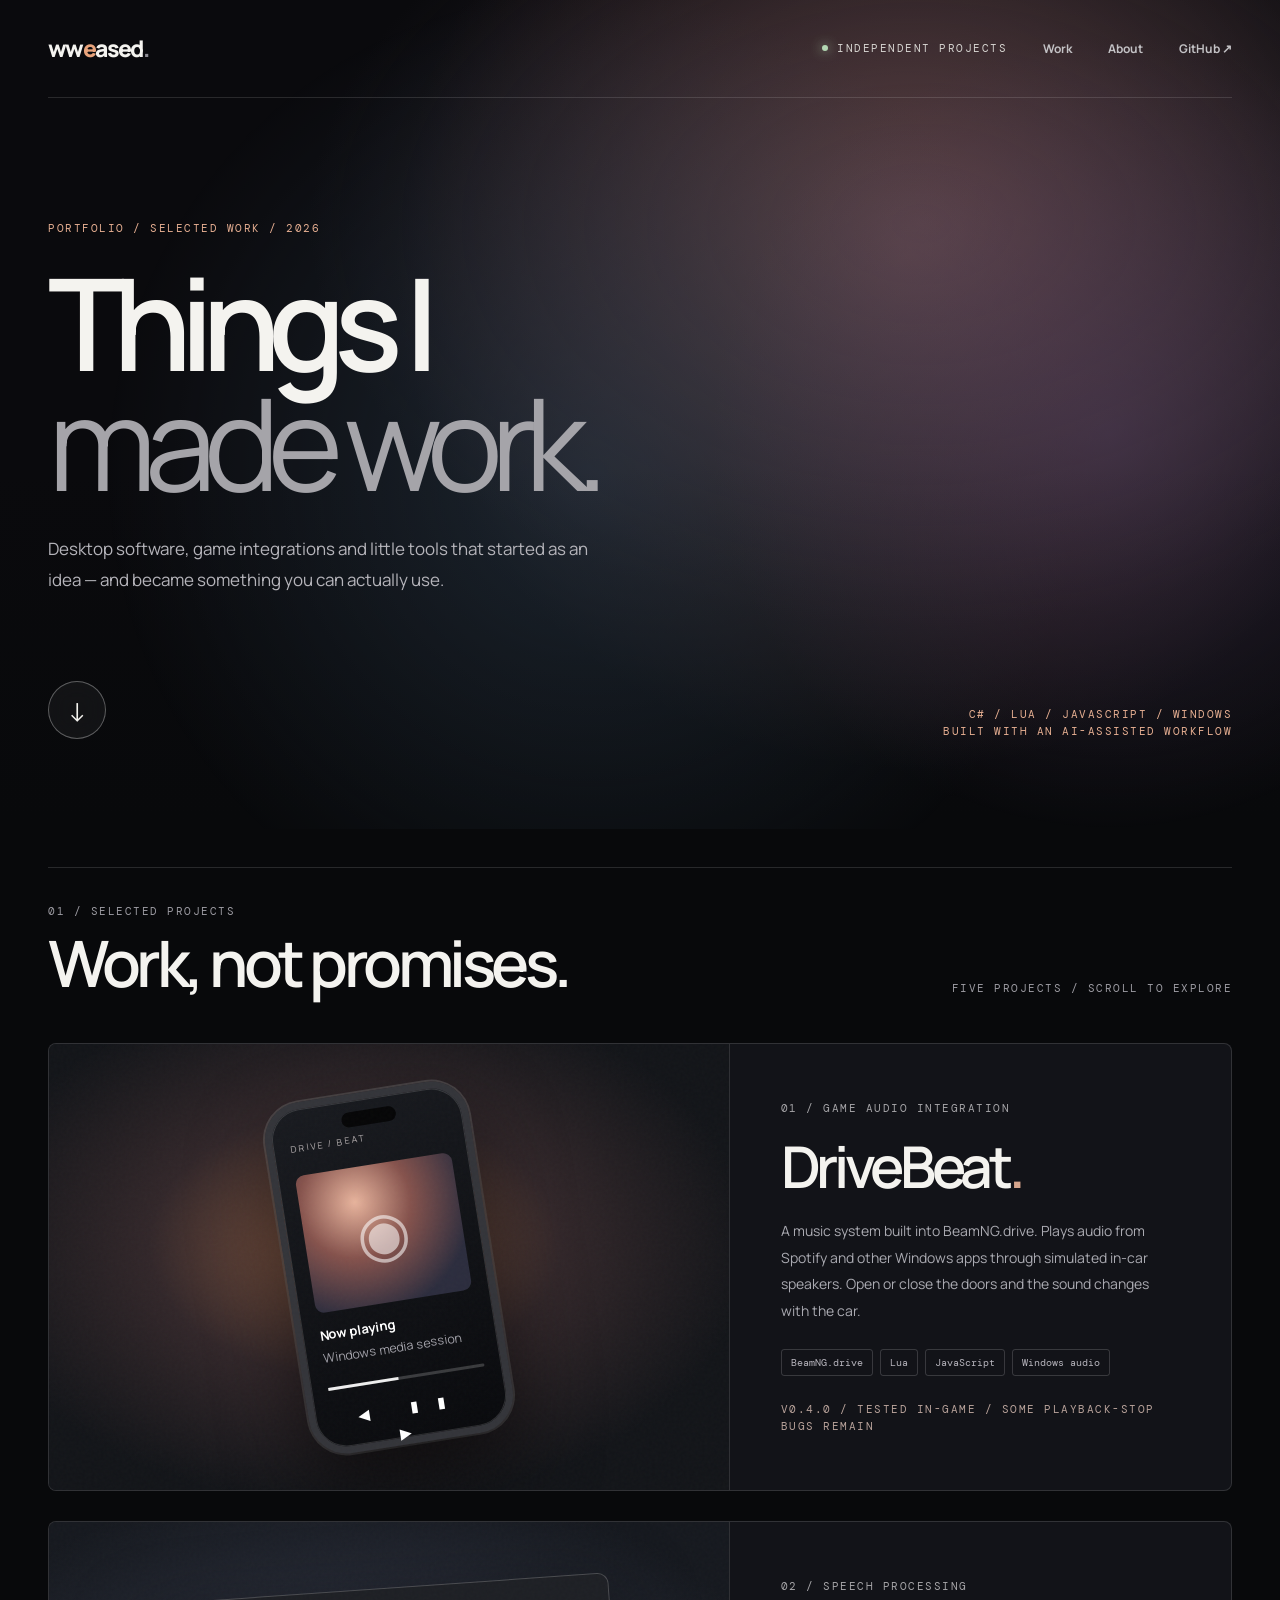
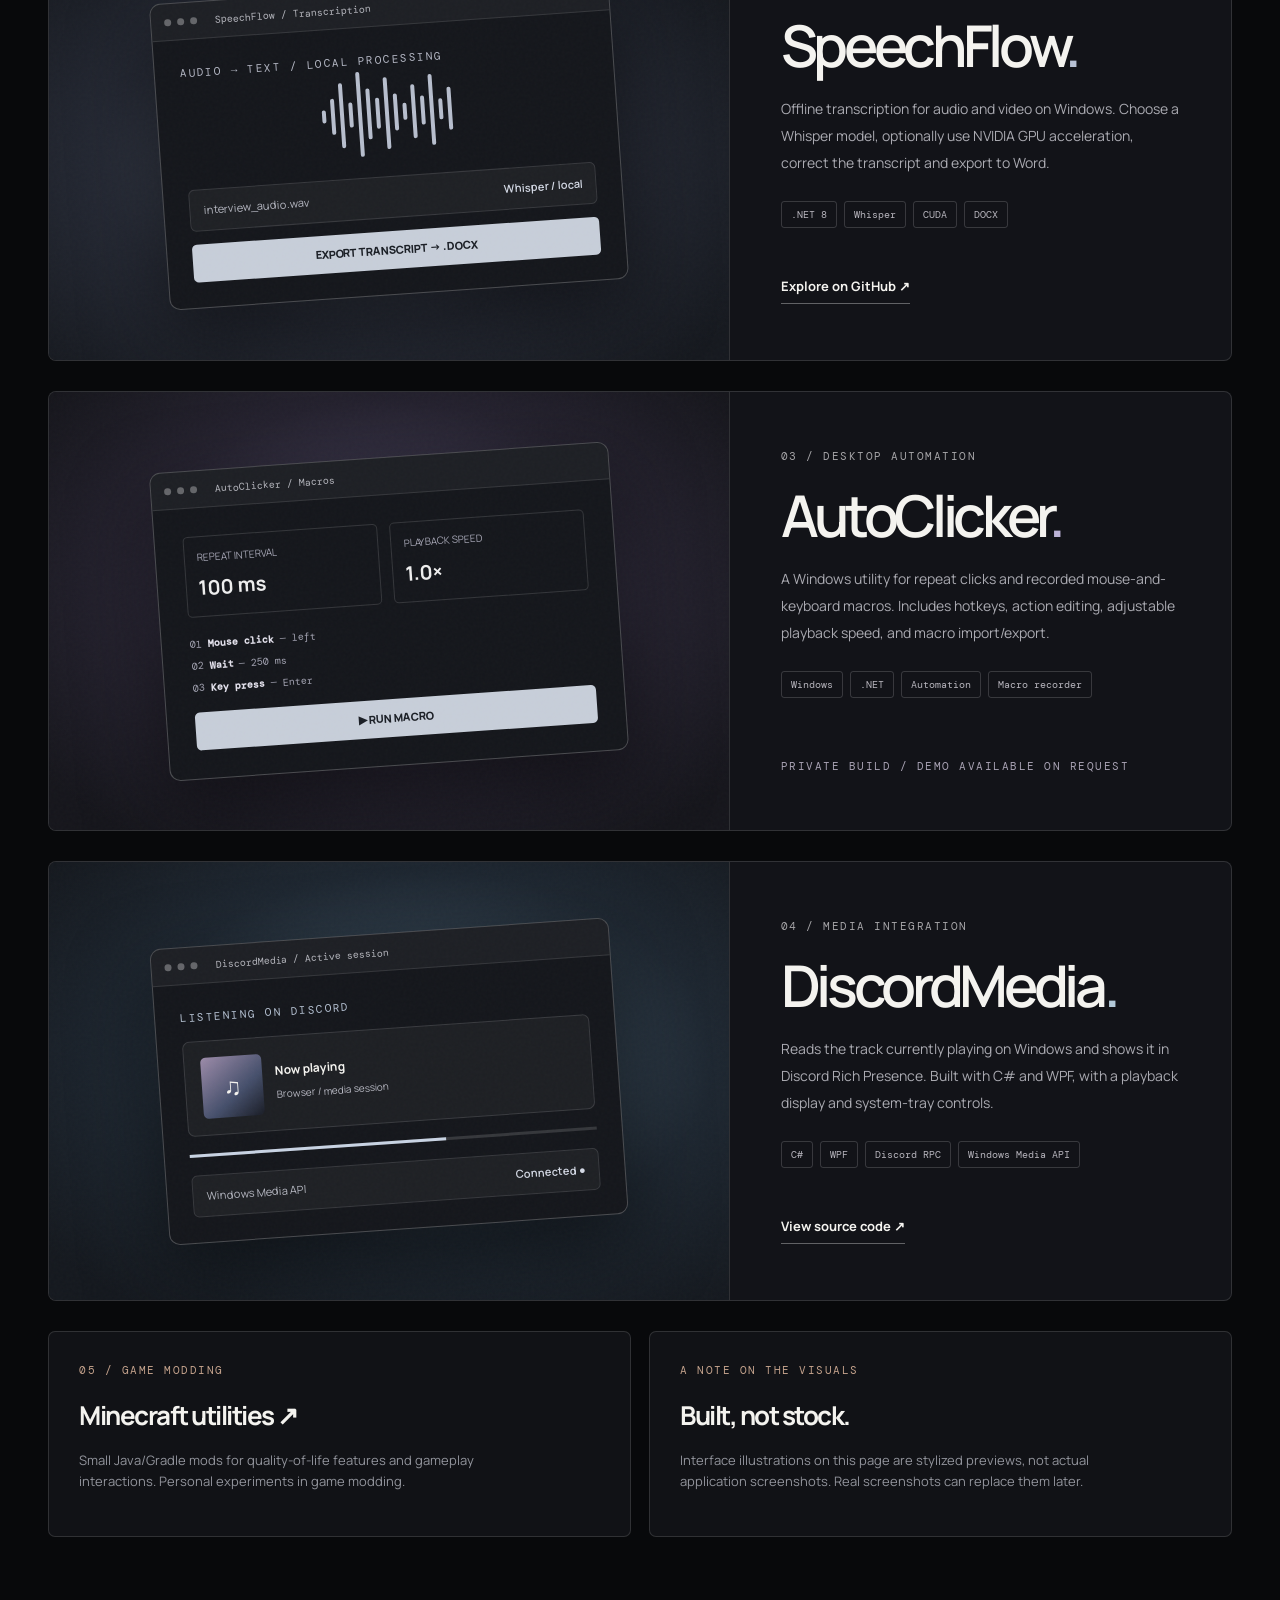
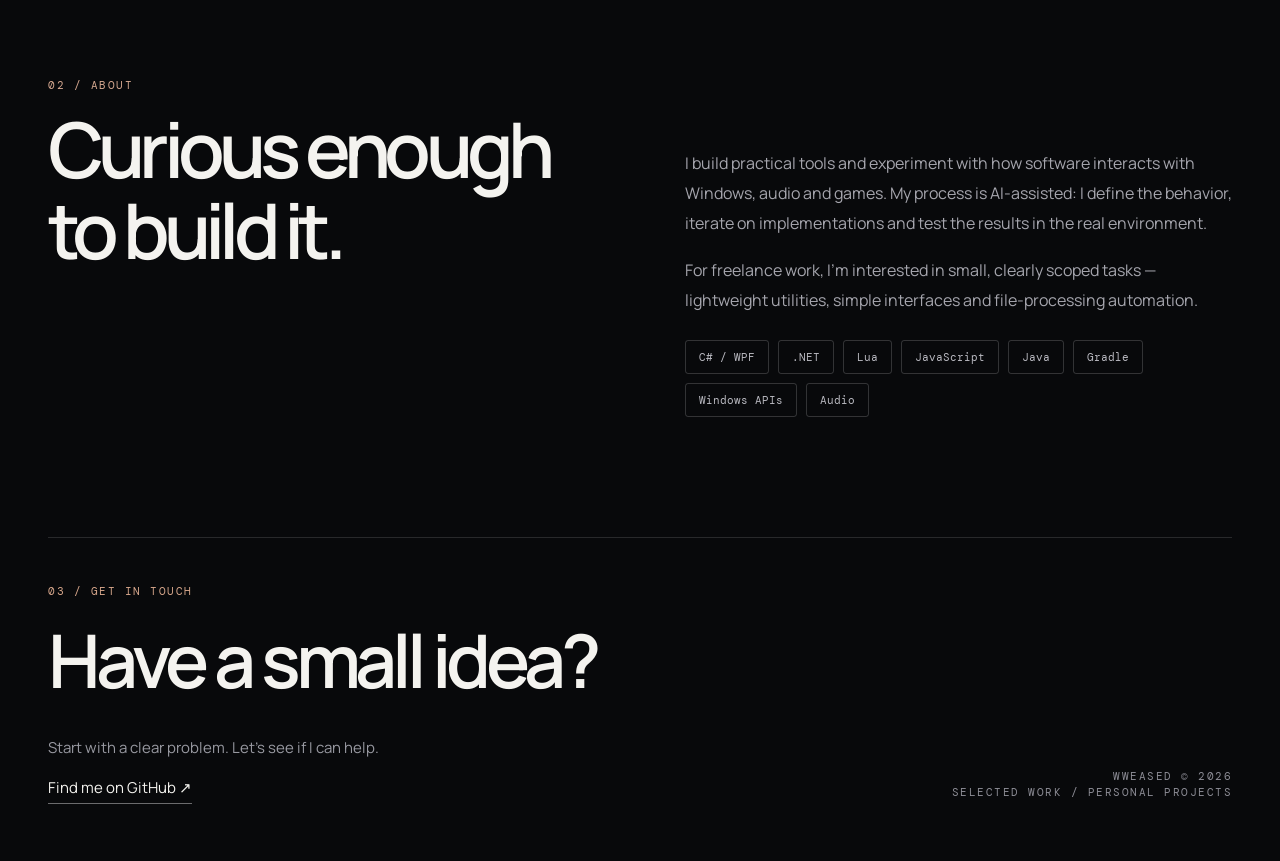
==== index.html @ e10f663f "Publish portfolio homepage" ====
<!doctype html>
<html lang="en"><head><meta charset="utf-8"><meta name="viewport" content="width=device-width,initial-scale=1">
<meta name="theme-color" content="#08090b"><meta name="description" content="Selected software, game integrations and useful tools by wweased.">
<title>wweased — Selected Work</title>
<link rel="preconnect" href="https://fonts.googleapis.com"><link rel="preconnect" href="https://fonts.gstatic.com" crossorigin>
<link href="https://fonts.googleapis.com/css2?family=DM+Mono:wght@400;500&family=Manrope:wght@400;500;600;700;800&display=swap" rel="stylesheet">
<style>
:root{--bg:#08090b;--ink:#f4f3ef;--muted:#92949c;--line:#ffffff21;--glass:#ffffff0a;--orange:#e8a37b}*{box-sizing:border-box}
html{scroll-behavior:smooth}body{margin:0;background:var(--bg);color:var(--ink);font:15px/1.65 Manrope,Arial,sans-serif;overflow-x:hidden}a{color:inherit;text-decoration:none}button{font:inherit}::selection{background:#d9ad91;color:#111}
#ambient{position:absolute;inset:0;width:100%;height:100%;opacity:.62;pointer-events:none}.hero-shell{position:relative;overflow:hidden;isolation:isolate;background:radial-gradient(ellipse at 72% 27%,#312a33 0%,transparent 47%),#0a0a0d}
.hero-shell:after{content:"";position:absolute;inset:0;background:linear-gradient(180deg,transparent 56%,var(--bg) 99%);pointer-events:none;z-index:-1}
.container{width:min(1280px,calc(100% - 96px));margin:auto}.nav{height:98px;display:flex;align-items:center;justify-content:space-between;border-bottom:1px solid #ffffff20;position:relative;z-index:3}
.brand{font-size:23px;font-weight:800;letter-spacing:-1.6px}.brand i{font-style:normal;color:var(--orange)}.nav-right{display:flex;align-items:center;gap:36px}.nav-right a{font-size:12px;font-weight:700;color:#c3c2c5}.nav-right a:hover{color:white}
.mono{font:11px/1.5 "DM Mono",monospace;text-transform:uppercase;letter-spacing:1.5px}.status{display:inline-flex;align-items:center;gap:9px;color:#d6d4d0}.status:before{content:"";width:6px;height:6px;border-radius:50%;background:#b3d7b3;box-shadow:0 0 12px #b3d7b3}
.hero{position:relative;min-height:690px;padding:122px 0 90px;display:flex;flex-direction:column;align-items:flex-start;z-index:1}.hero .mono{color:#e5ae91}.hero h1{font-size:clamp(67px,10vw,152px);font-weight:600;letter-spacing:-.095em;line-height:.94;margin:25px 0 32px;max-width:1000px}
.hero h1 span{font-weight:400;color:#a5a4a9}.hero p{max-width:540px;font-size:17px;color:#b5b4ba;line-height:1.8;margin:0}
.hero-foot{width:100%;margin-top:86px;display:flex;align-items:end;justify-content:space-between}.roundlink{display:inline-flex;align-items:center;justify-content:center;border:1px solid #ffffff50;width:58px;height:58px;border-radius:50%;font-size:26px;transition:.3s;background:#ffffff0b;backdrop-filter:blur(18px)}.roundlink:hover{transform:translateY(5px);background:#ffffff25}.hero-index{color:#aaa9ac;text-align:right}
.section-head{display:flex;justify-content:space-between;align-items:end;gap:20px;padding:35px 0 28px;border-top:1px solid var(--line)}.section-head h2{font-size:clamp(35px,5vw,65px);font-weight:600;letter-spacing:-.07em;line-height:1.08;margin:8px 0 0}.section-head .mono{color:#9c9ba2}
.work{padding:38px 0 80px}.project{position:relative;display:grid;grid-template-columns:1.15fr .85fr;min-height:440px;overflow:hidden;border:1px solid var(--line);border-radius:8px;background:#121318;margin:18px 0 30px}
.project .art{position:relative;overflow:hidden;display:flex;align-items:center;justify-content:center;min-height:400px}.project .detail{padding:56px 52px;display:flex;flex-direction:column;justify-content:space-between;position:relative}.project .detail:before{content:"";position:absolute;top:0;bottom:0;left:0;width:1px;background:var(--line)}
.project .number{color:#a5a4a7}.project h3{font-size:clamp(38px,4.5vw,66px);font-weight:600;letter-spacing:-.075em;line-height:1;margin:22px 0}.project p{font-size:14px;color:#aaaab1;line-height:1.9;max-width:410px}.tags{display:flex;flex-wrap:wrap;gap:7px;margin:25px 0}.tags span{border:1px solid #ffffff29;padding:6px 9px;border-radius:3px;color:#b7b5bd;font:10px "DM Mono",monospace}.project-link{font-weight:700;font-size:13px;border-bottom:1px solid #ffffff55;align-self:flex-start;padding-bottom:6px}.project-link:hover{color:#f2b99c}
.art-drive{background:radial-gradient(ellipse at 45% 45%,#8b5b43 0%,#312629 39%,#121418 75%)}.art-speech{background:radial-gradient(ellipse at 45% 55%,#4d5566,#242833 48%,#15181e 85%)}.art-click{background:radial-gradient(ellipse at 50% 45%,#514b69,#24212e 55%,#15151b 90%)}.art-discord{background:radial-gradient(ellipse at 55% 45%,#455b6d,#1d2630 55%,#14181e 90%)}
.art:after{content:"";position:absolute;inset:0;pointer-events:none;background-image:url("data:image/svg+xml,%3Csvg viewBox='0 0 180 180' xmlns='http://www.w3.org/2000/svg'%3E%3Cfilter id='n'%3E%3CfeTurbulence type='fractalNoise' baseFrequency='.8' numOctaves='3' stitchTiles='stitch'/%3E%3C/filter%3E%3Crect width='100%25' height='100%25' filter='url(%23n)' opacity='.13'/%3E%3C/svg%3E");opacity:.2}
.phone{position:relative;width:206px;height:355px;border:7px solid #333439;border-radius:38px;background:linear-gradient(160deg,#181a1f,#08090c);box-shadow:0 38px 80px #0009,0 0 0 2px #7776,inset 0 0 0 1px #ffffff25;transform:rotate(-9deg);padding:32px 17px;color:white;transition:transform .5s}.project:hover .phone{transform:rotate(-5deg) translateY(-8px)}
.phone:before{content:"";position:absolute;top:11px;left:72px;width:55px;height:15px;background:#050506;border-radius:20px}.phone .mini{font-size:9px;letter-spacing:2px;color:#b3adae}.cover{height:139px;margin:19px 0 12px;border-radius:9px;background:radial-gradient(circle at 35% 25%,#e7b39c,#85524c 38%,#2b2c3d 80%);display:grid;place-items:center;font-size:62px;color:#ffffff90}.phone strong{display:block;font-size:13px}.phone small{color:#a1a0a8}.progress{height:3px;background:#ffffff30;margin:17px 0;border-radius:10px}.progress:before{content:"";display:block;background:#eee;width:45%;height:100%}.controls{text-align:center;letter-spacing:19px;font-size:15px}
.window{width:min(85%,460px);background:#14161b;border:1px solid #ffffff3a;border-radius:11px;box-shadow:0 30px 80px #0008;transform:rotate(-4deg);overflow:hidden;transition:.5s}.project:hover .window{transform:rotate(-2deg) translateY(-6px)}.windowbar{height:37px;display:flex;align-items:center;gap:6px;padding:0 13px;background:#ffffff0a;border-bottom:1px solid #ffffff1b}.dot{height:7px;width:7px;background:#ffffff50;border-radius:50%}.windowbar .title{margin-left:12px;color:#b3b4bb;font:10px "DM Mono",monospace}.winbody{padding:25px}.wave{height:90px;display:flex;gap:5px;align-items:center;justify-content:center}.wave i{width:4px;height:var(--h);background:#b7becd;border-radius:5px}.file-row{margin-top:18px;padding:11px 13px;background:#ffffff0b;border:1px solid #ffffff1c;border-radius:6px;display:flex;justify-content:space-between;color:#b5b7c1;font-size:11px}.file-row b{color:#d4d9e5;font-weight:600}.fakebtn{margin-top:13px;background:#c7ced9;color:#1a1e25;text-align:center;padding:10px;font-size:11px;font-weight:800;border-radius:5px}
.clickbody{padding:28px}.clickgrid{display:grid;grid-template-columns:repeat(2,1fr);gap:12px}.clickcell{border:1px solid #ffffff22;padding:12px;border-radius:5px;color:#a5a5b4;font-size:10px}.clickcell strong{display:block;font-size:20px;color:#eee;margin-top:5px}.macrosteps{margin-top:16px;color:#a4a4b3;font:10px/2.2 "DM Mono",monospace}.macrosteps b{color:#e2e0eb}
.discordrow{display:flex;align-items:center;gap:13px;padding:16px;background:#ffffff0a;border:1px solid #ffffff20;border-radius:7px}.album{width:61px;height:61px;border-radius:5px;background:linear-gradient(140deg,#9c8ba9,#454f6b 60%,#191c25);display:grid;place-items:center;font-size:24px}.discordrow strong{display:block;font-size:12px}.discordrow small{color:#b5b6c0;font-size:10px}.timebar{height:3px;background:#ffffff24;margin:18px 0}.timebar:before{content:"";display:block;width:63%;height:100%;background:#c8d3e3}
.small-projects{display:grid;grid-template-columns:1fr 1fr;gap:18px}.small-card{border:1px solid var(--line);padding:30px;background:#111216;border-radius:7px;min-height:190px}.small-card h3{font-size:26px;letter-spacing:-1.5px;margin:15px 0 8px}.small-card p{color:var(--muted);font-size:13px;max-width:450px}.small-card .mono{color:#c4a28c}
.about{padding:60px 0 120px;display:grid;grid-template-columns:1fr 1fr;gap:90px}.about h2{font-size:clamp(40px,6vw,78px);font-weight:600;letter-spacing:-.075em;line-height:1.05;margin:16px 0}.about p{color:#a5a5ad;font-size:16px;line-height:1.9}.about .mono{color:#d4a78f}.about aside{padding-top:55px}.stack{display:flex;flex-wrap:wrap;gap:9px;margin-top:24px}.stack span{padding:9px 13px;border:1px solid #ffffff2c;border-radius:3px;font:11px "DM Mono",monospace;color:#b9b9c0}
.footer{border-top:1px solid var(--line);padding:45px 0 60px;display:flex;justify-content:space-between;align-items:end;gap:20px}.footer h2{font-size:clamp(37px,6vw,74px);font-weight:600;letter-spacing:-.07em;margin:0 0 15px}.footer p{color:#9899a1}.footer a{border-bottom:1px solid #ffffff66;padding-bottom:5px}.footright{text-align:right;color:#8c8c95}
.reveal{opacity:0;transform:translateY(25px);transition:opacity .75s,transform .75s}.reveal.visible{opacity:1;transform:none}
@media(max-width:850px){.container{width:calc(100% - 38px)}.nav{height:72px}.nav-right{gap:15px}.nav-right .status{display:none}.hero{padding:95px 0 60px;min-height:610px}.hero h1{font-size:clamp(58px,12vw,100px)}.hero-foot{margin-top:80px}.project{grid-template-columns:1fr}.project .art{min-height:360px}.project .detail{padding:30px 26px}.project .detail:before{display:none}.project h3{font-size:43px}.small-projects,.about{grid-template-columns:1fr}.about{gap:0;padding:35px 0 70px}.about aside{padding-top:12px}.footer{align-items:start;flex-direction:column}.footright{text-align:left}}
@media(prefers-reduced-motion:reduce){*{scroll-behavior:auto!important;transition:none!important}.reveal{opacity:1;transform:none}}
</style></head>
<body><div class="hero-shell"><canvas id="ambient" aria-hidden="true"></canvas><div class="container"><header class="nav"><a class="brand" href="#top">ww<i>e</i>ased<span style="color:#8d8c94">.</span></a><nav class="nav-right"><span class="mono status">Independent projects</span><a href="#work">Work</a><a href="#about">About</a><a href="https://github.com/wweased" target="_blank" rel="noopener noreferrer">GitHub ↗</a></nav></header>
<section class="hero" id="top"><div class="mono">Portfolio / Selected work / 2026</div><h1>Things I<br><span>made work.</span></h1><p>Desktop software, game integrations and little tools that started as an idea — and became something you can actually use.</p><div class="hero-foot"><a class="roundlink" href="#work" aria-label="Scroll to projects">↓</a><div class="hero-index mono">C# / Lua / JavaScript / Windows<br>Built with an AI-assisted workflow</div></div></section></div></div>
<main class="container"><section class="work" id="work"><div class="section-head reveal"><div><div class="mono">01 / Selected projects</div><h2>Work, not promises.</h2></div><div class="mono">Five projects / Scroll to explore</div></div>
<article class="project reveal"><div class="art art-drive"><div class="phone" aria-label="Illustrative DriveBeat interface, not a screenshot"><div class="mini">DRIVE / BEAT</div><div class="cover">◉</div><strong>Now playing</strong><small>Windows media session</small><div class="progress"></div><div class="controls">◀ ▮▮ ▶</div></div></div><div class="detail"><div><div class="number mono">01 / Game audio integration</div><h3>DriveBeat<span style="color:#d5a48c">.</span></h3><p>A music system built into BeamNG.drive. Plays audio from Spotify and other Windows apps through simulated in-car speakers. Open or close the doors and the sound changes with the car.</p><div class="tags"><span>BeamNG.drive</span><span>Lua</span><span>JavaScript</span><span>Windows audio</span></div></div><div class="mono" style="color:#b8a29a">v0.4.0 / Tested in-game / Some playback-stop bugs remain</div></div></article>
<article class="project reveal"><div class="art art-speech"><div class="window" aria-label="Illustrative SpeechFlow interface, not a screenshot"><div class="windowbar"><i class="dot"></i><i class="dot"></i><i class="dot"></i><span class="title">SpeechFlow / Transcription</span></div><div class="winbody"><div class="mono" style="color:#b5b8c5">Audio → text / local processing</div><div class="wave"><i style="--h:15%"></i><i style="--h:40%"></i><i style="--h:72%"></i><i style="--h:27%"></i><i style="--h:95%"></i><i style="--h:57%"></i><i style="--h:34%"></i><i style="--h:80%"></i><i style="--h:42%"></i><i style="--h:19%"></i><i style="--h:60%"></i><i style="--h:32%"></i><i style="--h:78%"></i><i style="--h:23%"></i><i style="--h:47%"></i></div><div class="file-row"><span>interview_audio.wav</span><b>Whisper / local</b></div><div class="fakebtn">EXPORT TRANSCRIPT → .DOCX</div></div></div></div><div class="detail"><div><div class="number mono">02 / Speech processing</div><h3>SpeechFlow<span style="color:#b7c1d4">.</span></h3><p>Offline transcription for audio and video on Windows. Choose a Whisper model, optionally use NVIDIA GPU acceleration, correct the transcript and export to Word.</p><div class="tags"><span>.NET 8</span><span>Whisper</span><span>CUDA</span><span>DOCX</span></div></div><a class="project-link" href="https://github.com/wweased/SpeechFlow" target="_blank" rel="noopener noreferrer">Explore on GitHub ↗</a></div></article>
<article class="project reveal"><div class="art art-click"><div class="window" aria-label="Illustrative AutoClicker interface, not a screenshot"><div class="windowbar"><i class="dot"></i><i class="dot"></i><i class="dot"></i><span class="title">AutoClicker / Macros</span></div><div class="clickbody"><div class="clickgrid"><div class="clickcell">REPEAT INTERVAL<strong>100 ms</strong></div><div class="clickcell">PLAYBACK SPEED<strong>1.0×</strong></div></div><div class="macrosteps">01 <b>Mouse click</b> — left<br>02 <b>Wait</b> — 250 ms<br>03 <b>Key press</b> — Enter</div><div class="fakebtn">▶ RUN MACRO</div></div></div></div><div class="detail"><div><div class="number mono">03 / Desktop automation</div><h3>AutoClicker<span style="color:#bbb2d6">.</span></h3><p>A Windows utility for repeat clicks and recorded mouse-and-keyboard macros. Includes hotkeys, action editing, adjustable playback speed, and macro import/export.</p><div class="tags"><span>Windows</span><span>.NET</span><span>Automation</span><span>Macro recorder</span></div></div><div class="mono" style="color:#a8a2b3">Private build / Demo available on request</div></div></article>
<article class="project reveal"><div class="art art-discord"><div class="window" aria-label="Illustrative DiscordMedia interface, not a screenshot"><div class="windowbar"><i class="dot"></i><i class="dot"></i><i class="dot"></i><span class="title">DiscordMedia / Active session</span></div><div class="winbody"><div class="mono" style="color:#b5c1d2;margin-bottom:15px">Listening on Discord</div><div class="discordrow"><div class="album">♫</div><div><strong>Now playing</strong><small>Browser / media session</small></div></div><div class="timebar"></div><div class="file-row"><span>Windows Media API</span><b>Connected ●</b></div></div></div></div><div class="detail"><div><div class="number mono">04 / Media integration</div><h3>DiscordMedia<span style="color:#b3c9d8">.</span></h3><p>Reads the track currently playing on Windows and shows it in Discord Rich Presence. Built with C# and WPF, with a playback display and system-tray controls.</p><div class="tags"><span>C#</span><span>WPF</span><span>Discord RPC</span><span>Windows Media API</span></div></div><a class="project-link" href="https://github.com/wweased/DiscordMedia" target="_blank" rel="noopener noreferrer">View source code ↗</a></div></article>
<div class="small-projects reveal"><div class="small-card"><div class="mono">05 / Game modding</div><h3>Minecraft utilities ↗</h3><p>Small Java/Gradle mods for quality-of-life features and gameplay interactions. Personal experiments in game modding.</p></div><div class="small-card"><div class="mono">A note on the visuals</div><h3>Built, not stock.</h3><p>Interface illustrations on this page are stylized previews, not actual application screenshots. Real screenshots can replace them later.</p></div></div>
</section><section class="about" id="about"><div class="reveal"><div class="mono">02 / About</div><h2>Curious enough<br>to build it.</h2></div><aside class="reveal"><p>I build practical tools and experiment with how software interacts with Windows, audio and games. My process is AI-assisted: I define the behavior, iterate on implementations and test the results in the real environment.</p><p>For freelance work, I’m interested in small, clearly scoped tasks — lightweight utilities, simple interfaces and file-processing automation.</p><div class="stack"><span>C# / WPF</span><span>.NET</span><span>Lua</span><span>JavaScript</span><span>Java</span><span>Gradle</span><span>Windows APIs</span><span>Audio</span></div></aside></section></main>
<footer class="container footer"><div><div class="mono" style="color:#d6a68b">03 / Get in touch</div><h2>Have a small idea?</h2><p>Start with a clear problem. Let's see if I can help.</p><a href="https://github.com/wweased" target="_blank" rel="noopener noreferrer">Find me on GitHub ↗</a></div><div class="footright mono">wweased © 2026<br>Selected work / Personal projects</div></footer>
<script>
const els=document.querySelectorAll('.reveal');if('IntersectionObserver'in window){const o=new IntersectionObserver(es=>es.forEach(e=>{if(e.isIntersecting){e.target.classList.add('visible');o.unobserve(e.target)}}),{threshold:.08});els.forEach(e=>o.observe(e))}else els.forEach(e=>e.classList.add('visible'));
const canvas=document.getElementById('ambient'),ctx=canvas.getContext('2d');let w,h,t=0;function resize(){w=canvas.width=canvas.clientWidth*Math.min(devicePixelRatio||1,2);h=canvas.height=canvas.clientHeight*Math.min(devicePixelRatio||1,2)}resize();addEventListener('resize',resize);
function draw(){ctx.clearRect(0,0,w,h);const points=[[.7,.26,.4,'#ad6f69'],[.42,.55,.38,'#3c5369'],[.91,.55,.31,'#6b527c']];for(let i=0;i<points.length;i++){const [x,y,r,c]=points[i];const dx=Math.sin(t*.003+i*2)*w*.05,dy=Math.cos(t*.002+i)*h*.05,g=ctx.createRadialGradient(x*w+dx,y*h+dy,0,x*w+dx,y*h+dy,r*w);g.addColorStop(0,c+'99');g.addColorStop(1,c+'00');ctx.fillStyle=g;ctx.fillRect(0,0,w,h)}t++;if(!matchMedia('(prefers-reduced-motion: reduce)').matches)requestAnimationFrame(draw)}draw();
</script></body></html>
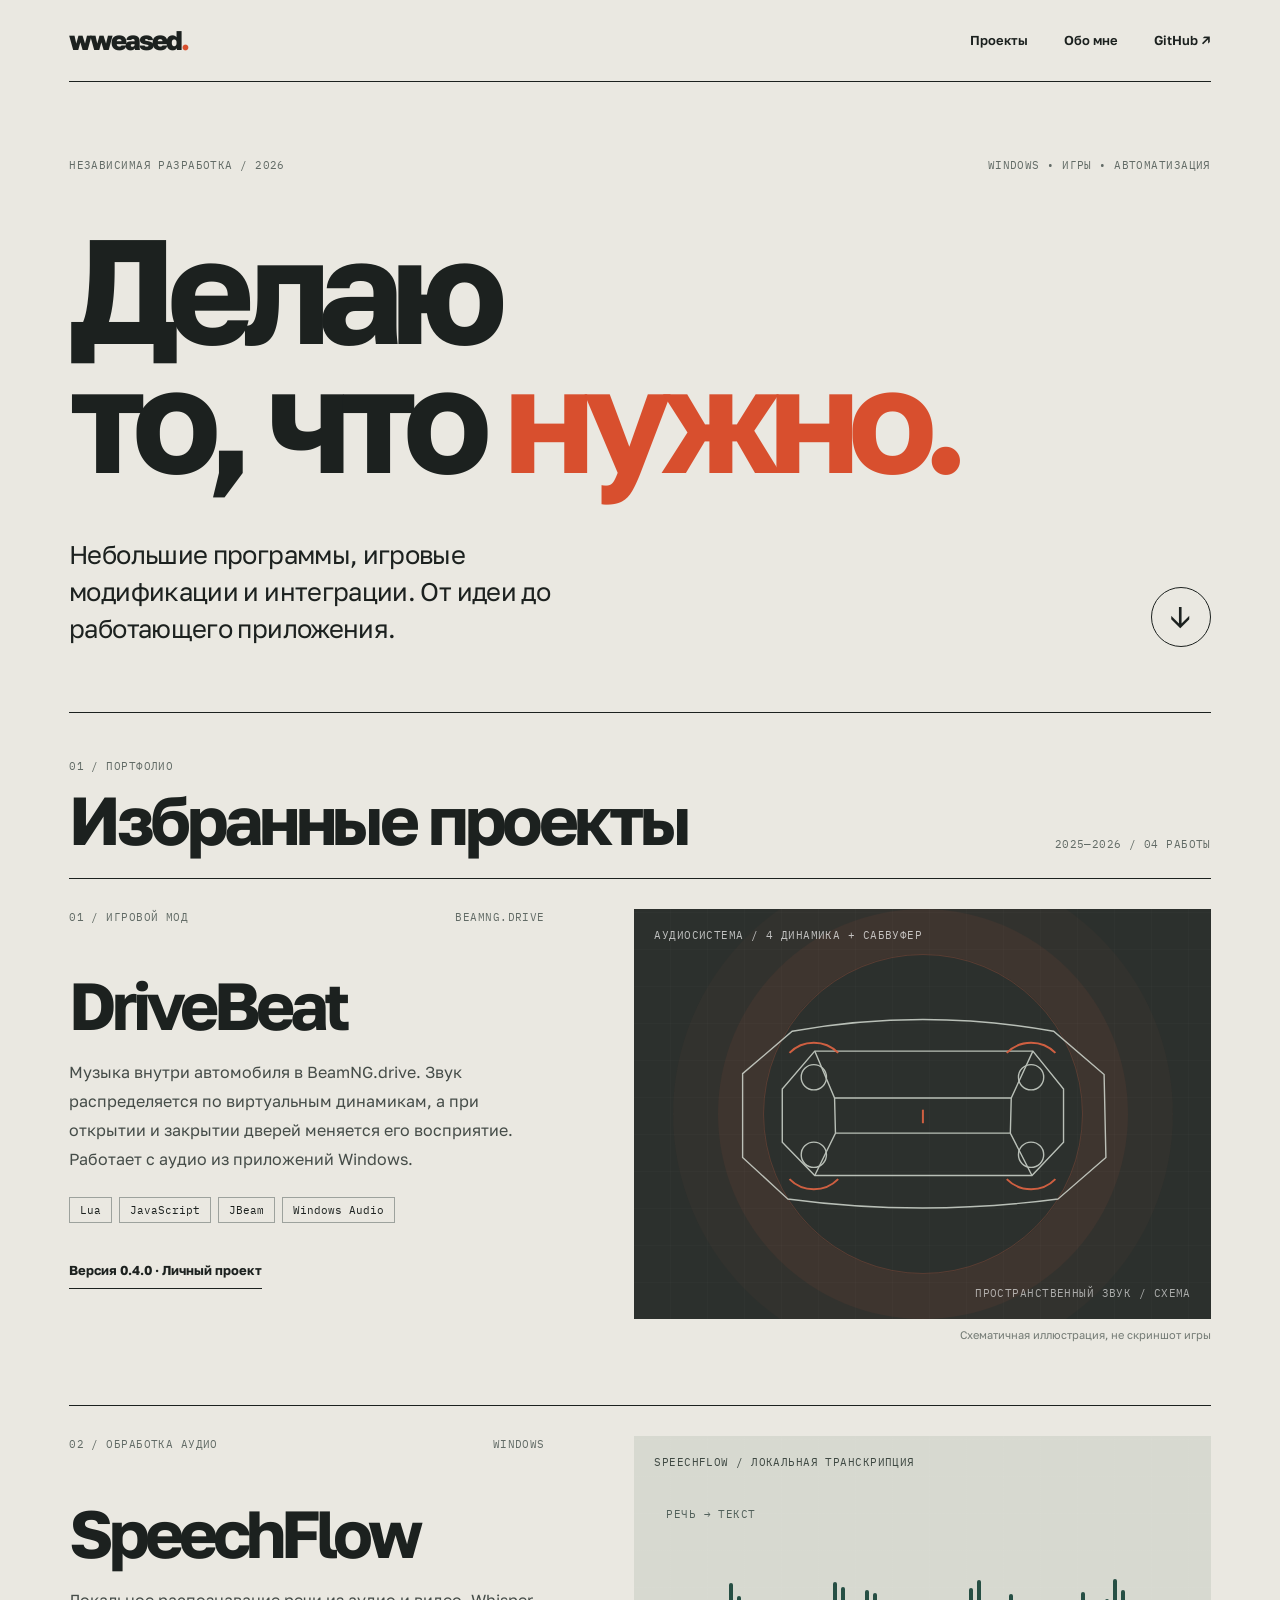
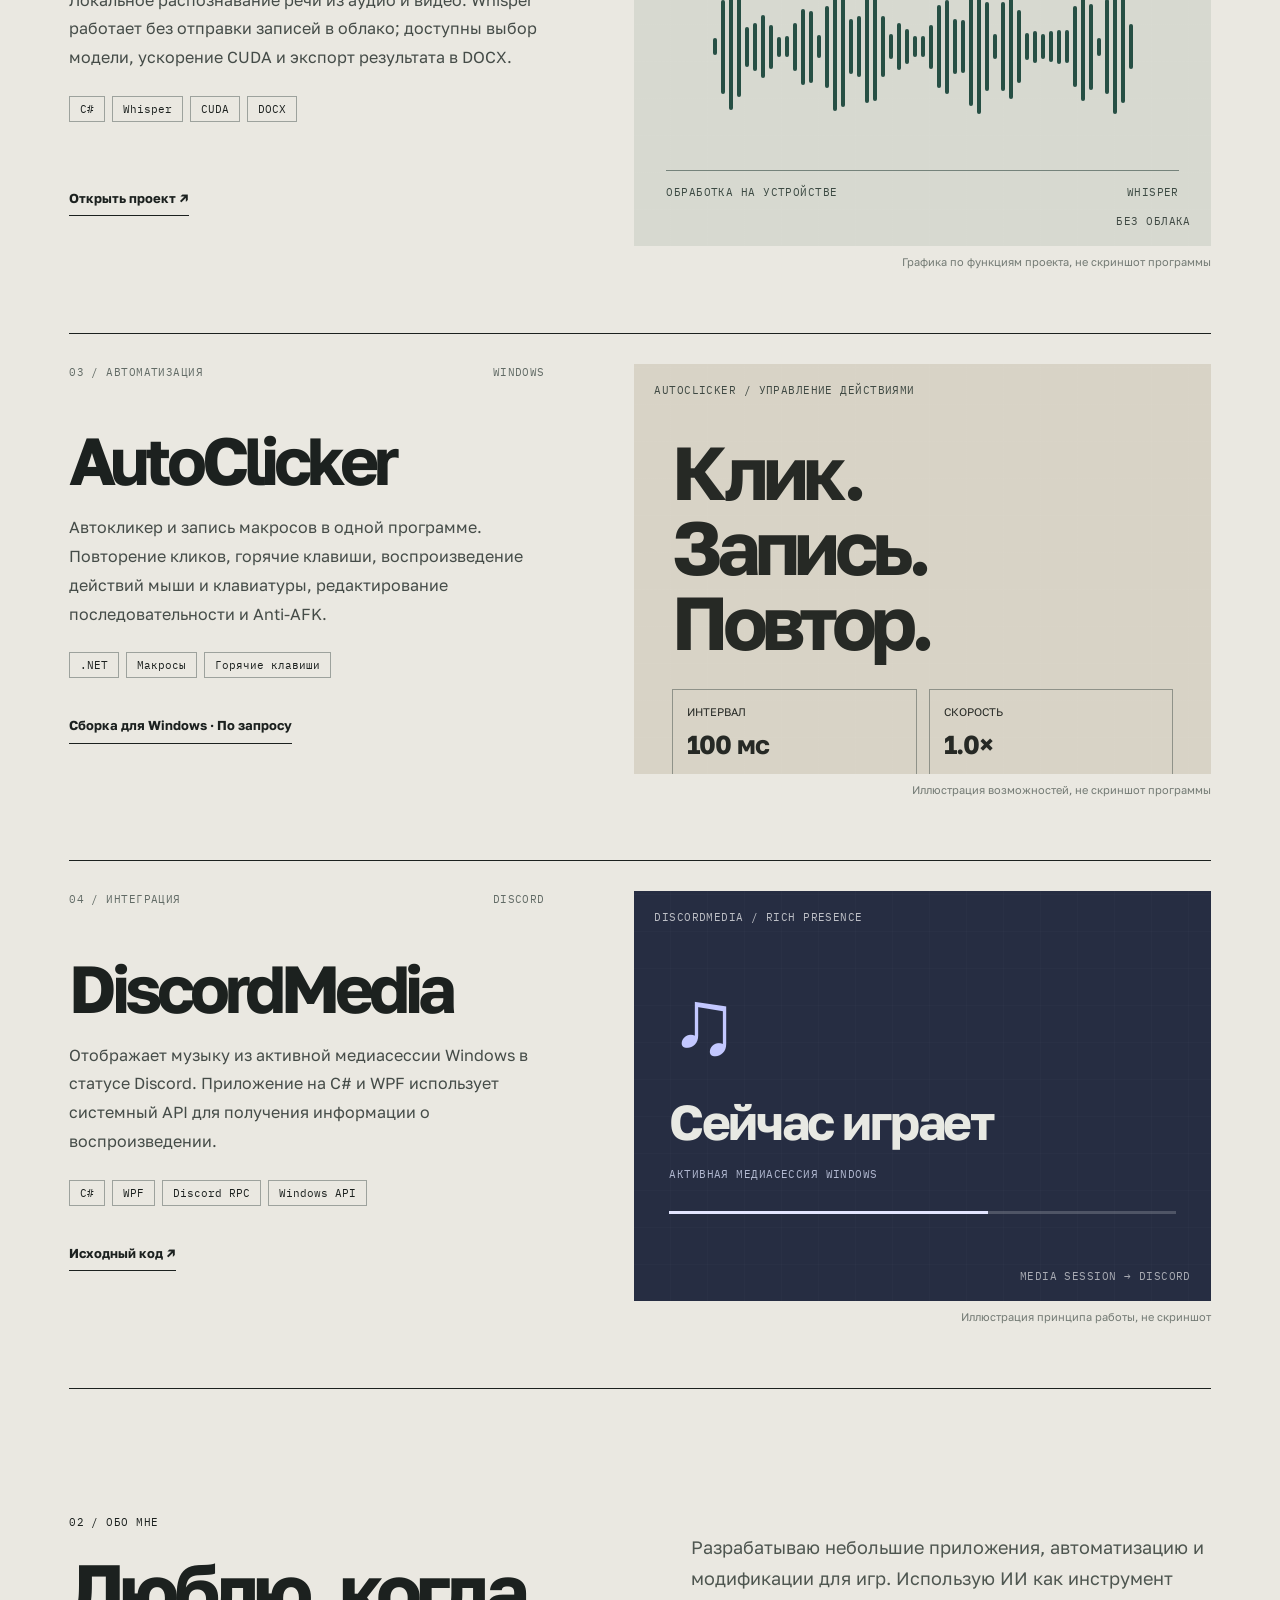
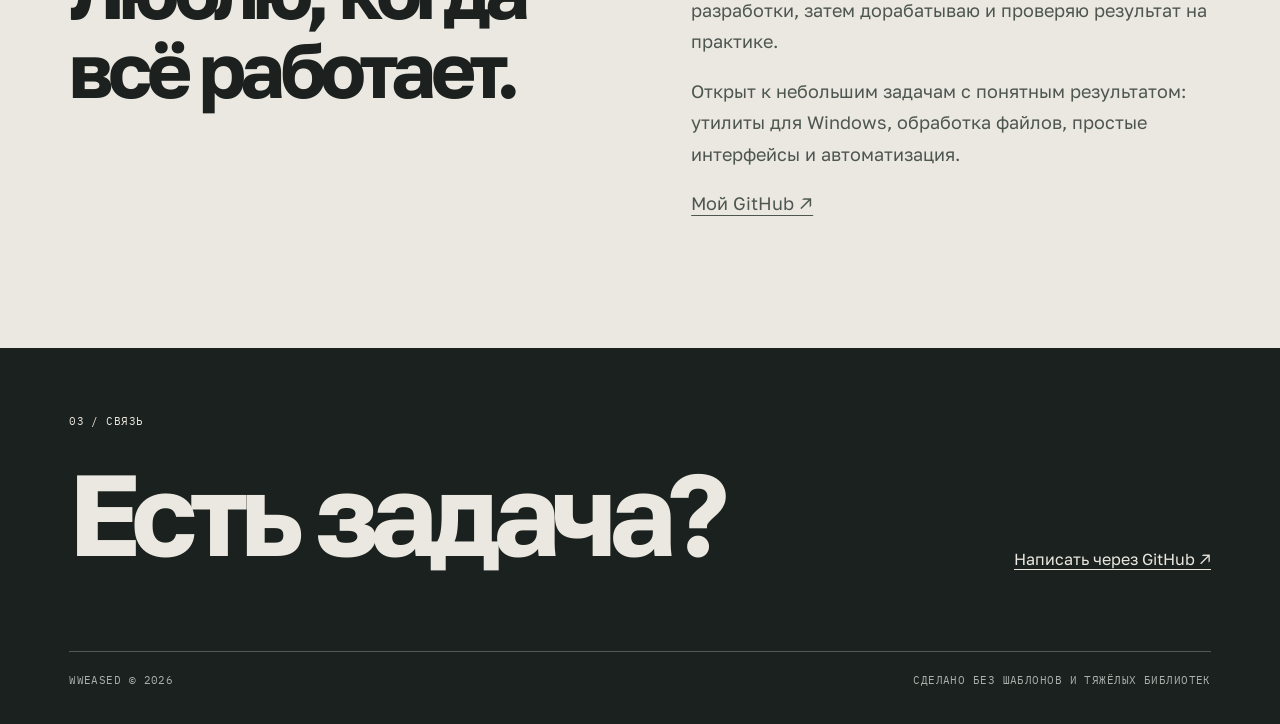
==== commit df438227: "Redesign portfolio in Russian with editorial project layouts" ====
--- a/index.html
+++ b/index.html
@@ -1,50 +1,10 @@
-<!doctype html>
-<html lang="en"><head><meta charset="utf-8"><meta name="viewport" content="width=device-width,initial-scale=1">
-<meta name="theme-color" content="#08090b"><meta name="description" content="Selected software, game integrations and useful tools by wweased.">
-<title>wweased — Selected Work</title>
-<link rel="preconnect" href="https://fonts.googleapis.com"><link rel="preconnect" href="https://fonts.gstatic.com" crossorigin>
-<link href="https://fonts.googleapis.com/css2?family=DM+Mono:wght@400;500&family=Manrope:wght@400;500;600;700;800&display=swap" rel="stylesheet">
-<style>
-:root{--bg:#08090b;--ink:#f4f3ef;--muted:#92949c;--line:#ffffff21;--glass:#ffffff0a;--orange:#e8a37b}*{box-sizing:border-box}
-html{scroll-behavior:smooth}body{margin:0;background:var(--bg);color:var(--ink);font:15px/1.65 Manrope,Arial,sans-serif;overflow-x:hidden}a{color:inherit;text-decoration:none}button{font:inherit}::selection{background:#d9ad91;color:#111}
-#ambient{position:absolute;inset:0;width:100%;height:100%;opacity:.62;pointer-events:none}.hero-shell{position:relative;overflow:hidden;isolation:isolate;background:radial-gradient(ellipse at 72% 27%,#312a33 0%,transparent 47%),#0a0a0d}
-.hero-shell:after{content:"";position:absolute;inset:0;background:linear-gradient(180deg,transparent 56%,var(--bg) 99%);pointer-events:none;z-index:-1}
-.container{width:min(1280px,calc(100% - 96px));margin:auto}.nav{height:98px;display:flex;align-items:center;justify-content:space-between;border-bottom:1px solid #ffffff20;position:relative;z-index:3}
-.brand{font-size:23px;font-weight:800;letter-spacing:-1.6px}.brand i{font-style:normal;color:var(--orange)}.nav-right{display:flex;align-items:center;gap:36px}.nav-right a{font-size:12px;font-weight:700;color:#c3c2c5}.nav-right a:hover{color:white}
-.mono{font:11px/1.5 "DM Mono",monospace;text-transform:uppercase;letter-spacing:1.5px}.status{display:inline-flex;align-items:center;gap:9px;color:#d6d4d0}.status:before{content:"";width:6px;height:6px;border-radius:50%;background:#b3d7b3;box-shadow:0 0 12px #b3d7b3}
-.hero{position:relative;min-height:690px;padding:122px 0 90px;display:flex;flex-direction:column;align-items:flex-start;z-index:1}.hero .mono{color:#e5ae91}.hero h1{font-size:clamp(67px,10vw,152px);font-weight:600;letter-spacing:-.095em;line-height:.94;margin:25px 0 32px;max-width:1000px}
-.hero h1 span{font-weight:400;color:#a5a4a9}.hero p{max-width:540px;font-size:17px;color:#b5b4ba;line-height:1.8;margin:0}
-.hero-foot{width:100%;margin-top:86px;display:flex;align-items:end;justify-content:space-between}.roundlink{display:inline-flex;align-items:center;justify-content:center;border:1px solid #ffffff50;width:58px;height:58px;border-radius:50%;font-size:26px;transition:.3s;background:#ffffff0b;backdrop-filter:blur(18px)}.roundlink:hover{transform:translateY(5px);background:#ffffff25}.hero-index{color:#aaa9ac;text-align:right}
-.section-head{display:flex;justify-content:space-between;align-items:end;gap:20px;padding:35px 0 28px;border-top:1px solid var(--line)}.section-head h2{font-size:clamp(35px,5vw,65px);font-weight:600;letter-spacing:-.07em;line-height:1.08;margin:8px 0 0}.section-head .mono{color:#9c9ba2}
-.work{padding:38px 0 80px}.project{position:relative;display:grid;grid-template-columns:1.15fr .85fr;min-height:440px;overflow:hidden;border:1px solid var(--line);border-radius:8px;background:#121318;margin:18px 0 30px}
-.project .art{position:relative;overflow:hidden;display:flex;align-items:center;justify-content:center;min-height:400px}.project .detail{padding:56px 52px;display:flex;flex-direction:column;justify-content:space-between;position:relative}.project .detail:before{content:"";position:absolute;top:0;bottom:0;left:0;width:1px;background:var(--line)}
-.project .number{color:#a5a4a7}.project h3{font-size:clamp(38px,4.5vw,66px);font-weight:600;letter-spacing:-.075em;line-height:1;margin:22px 0}.project p{font-size:14px;color:#aaaab1;line-height:1.9;max-width:410px}.tags{display:flex;flex-wrap:wrap;gap:7px;margin:25px 0}.tags span{border:1px solid #ffffff29;padding:6px 9px;border-radius:3px;color:#b7b5bd;font:10px "DM Mono",monospace}.project-link{font-weight:700;font-size:13px;border-bottom:1px solid #ffffff55;align-self:flex-start;padding-bottom:6px}.project-link:hover{color:#f2b99c}
-.art-drive{background:radial-gradient(ellipse at 45% 45%,#8b5b43 0%,#312629 39%,#121418 75%)}.art-speech{background:radial-gradient(ellipse at 45% 55%,#4d5566,#242833 48%,#15181e 85%)}.art-click{background:radial-gradient(ellipse at 50% 45%,#514b69,#24212e 55%,#15151b 90%)}.art-discord{background:radial-gradient(ellipse at 55% 45%,#455b6d,#1d2630 55%,#14181e 90%)}
-.art:after{content:"";position:absolute;inset:0;pointer-events:none;background-image:url("data:image/svg+xml,%3Csvg viewBox='0 0 180 180' xmlns='http://www.w3.org/2000/svg'%3E%3Cfilter id='n'%3E%3CfeTurbulence type='fractalNoise' baseFrequency='.8' numOctaves='3' stitchTiles='stitch'/%3E%3C/filter%3E%3Crect width='100%25' height='100%25' filter='url(%23n)' opacity='.13'/%3E%3C/svg%3E");opacity:.2}
-.phone{position:relative;width:206px;height:355px;border:7px solid #333439;border-radius:38px;background:linear-gradient(160deg,#181a1f,#08090c);box-shadow:0 38px 80px #0009,0 0 0 2px #7776,inset 0 0 0 1px #ffffff25;transform:rotate(-9deg);padding:32px 17px;color:white;transition:transform .5s}.project:hover .phone{transform:rotate(-5deg) translateY(-8px)}
-.phone:before{content:"";position:absolute;top:11px;left:72px;width:55px;height:15px;background:#050506;border-radius:20px}.phone .mini{font-size:9px;letter-spacing:2px;color:#b3adae}.cover{height:139px;margin:19px 0 12px;border-radius:9px;background:radial-gradient(circle at 35% 25%,#e7b39c,#85524c 38%,#2b2c3d 80%);display:grid;place-items:center;font-size:62px;color:#ffffff90}.phone strong{display:block;font-size:13px}.phone small{color:#a1a0a8}.progress{height:3px;background:#ffffff30;margin:17px 0;border-radius:10px}.progress:before{content:"";display:block;background:#eee;width:45%;height:100%}.controls{text-align:center;letter-spacing:19px;font-size:15px}
-.window{width:min(85%,460px);background:#14161b;border:1px solid #ffffff3a;border-radius:11px;box-shadow:0 30px 80px #0008;transform:rotate(-4deg);overflow:hidden;transition:.5s}.project:hover .window{transform:rotate(-2deg) translateY(-6px)}.windowbar{height:37px;display:flex;align-items:center;gap:6px;padding:0 13px;background:#ffffff0a;border-bottom:1px solid #ffffff1b}.dot{height:7px;width:7px;background:#ffffff50;border-radius:50%}.windowbar .title{margin-left:12px;color:#b3b4bb;font:10px "DM Mono",monospace}.winbody{padding:25px}.wave{height:90px;display:flex;gap:5px;align-items:center;justify-content:center}.wave i{width:4px;height:var(--h);background:#b7becd;border-radius:5px}.file-row{margin-top:18px;padding:11px 13px;background:#ffffff0b;border:1px solid #ffffff1c;border-radius:6px;display:flex;justify-content:space-between;color:#b5b7c1;font-size:11px}.file-row b{color:#d4d9e5;font-weight:600}.fakebtn{margin-top:13px;background:#c7ced9;color:#1a1e25;text-align:center;padding:10px;font-size:11px;font-weight:800;border-radius:5px}
-.clickbody{padding:28px}.clickgrid{display:grid;grid-template-columns:repeat(2,1fr);gap:12px}.clickcell{border:1px solid #ffffff22;padding:12px;border-radius:5px;color:#a5a5b4;font-size:10px}.clickcell strong{display:block;font-size:20px;color:#eee;margin-top:5px}.macrosteps{margin-top:16px;color:#a4a4b3;font:10px/2.2 "DM Mono",monospace}.macrosteps b{color:#e2e0eb}
-.discordrow{display:flex;align-items:center;gap:13px;padding:16px;background:#ffffff0a;border:1px solid #ffffff20;border-radius:7px}.album{width:61px;height:61px;border-radius:5px;background:linear-gradient(140deg,#9c8ba9,#454f6b 60%,#191c25);display:grid;place-items:center;font-size:24px}.discordrow strong{display:block;font-size:12px}.discordrow small{color:#b5b6c0;font-size:10px}.timebar{height:3px;background:#ffffff24;margin:18px 0}.timebar:before{content:"";display:block;width:63%;height:100%;background:#c8d3e3}
-.small-projects{display:grid;grid-template-columns:1fr 1fr;gap:18px}.small-card{border:1px solid var(--line);padding:30px;background:#111216;border-radius:7px;min-height:190px}.small-card h3{font-size:26px;letter-spacing:-1.5px;margin:15px 0 8px}.small-card p{color:var(--muted);font-size:13px;max-width:450px}.small-card .mono{color:#c4a28c}
-.about{padding:60px 0 120px;display:grid;grid-template-columns:1fr 1fr;gap:90px}.about h2{font-size:clamp(40px,6vw,78px);font-weight:600;letter-spacing:-.075em;line-height:1.05;margin:16px 0}.about p{color:#a5a5ad;font-size:16px;line-height:1.9}.about .mono{color:#d4a78f}.about aside{padding-top:55px}.stack{display:flex;flex-wrap:wrap;gap:9px;margin-top:24px}.stack span{padding:9px 13px;border:1px solid #ffffff2c;border-radius:3px;font:11px "DM Mono",monospace;color:#b9b9c0}
-.footer{border-top:1px solid var(--line);padding:45px 0 60px;display:flex;justify-content:space-between;align-items:end;gap:20px}.footer h2{font-size:clamp(37px,6vw,74px);font-weight:600;letter-spacing:-.07em;margin:0 0 15px}.footer p{color:#9899a1}.footer a{border-bottom:1px solid #ffffff66;padding-bottom:5px}.footright{text-align:right;color:#8c8c95}
-.reveal{opacity:0;transform:translateY(25px);transition:opacity .75s,transform .75s}.reveal.visible{opacity:1;transform:none}
-@media(max-width:850px){.container{width:calc(100% - 38px)}.nav{height:72px}.nav-right{gap:15px}.nav-right .status{display:none}.hero{padding:95px 0 60px;min-height:610px}.hero h1{font-size:clamp(58px,12vw,100px)}.hero-foot{margin-top:80px}.project{grid-template-columns:1fr}.project .art{min-height:360px}.project .detail{padding:30px 26px}.project .detail:before{display:none}.project h3{font-size:43px}.small-projects,.about{grid-template-columns:1fr}.about{gap:0;padding:35px 0 70px}.about aside{padding-top:12px}.footer{align-items:start;flex-direction:column}.footright{text-align:left}}
-@media(prefers-reduced-motion:reduce){*{scroll-behavior:auto!important;transition:none!important}.reveal{opacity:1;transform:none}}
-</style></head>
-<body><div class="hero-shell"><canvas id="ambient" aria-hidden="true"></canvas><div class="container"><header class="nav"><a class="brand" href="#top">ww<i>e</i>ased<span style="color:#8d8c94">.</span></a><nav class="nav-right"><span class="mono status">Independent projects</span><a href="#work">Work</a><a href="#about">About</a><a href="https://github.com/wweased" target="_blank" rel="noopener noreferrer">GitHub ↗</a></nav></header>
-<section class="hero" id="top"><div class="mono">Portfolio / Selected work / 2026</div><h1>Things I<br><span>made work.</span></h1><p>Desktop software, game integrations and little tools that started as an idea — and became something you can actually use.</p><div class="hero-foot"><a class="roundlink" href="#work" aria-label="Scroll to projects">↓</a><div class="hero-index mono">C# / Lua / JavaScript / Windows<br>Built with an AI-assisted workflow</div></div></section></div></div>
-<main class="container"><section class="work" id="work"><div class="section-head reveal"><div><div class="mono">01 / Selected projects</div><h2>Work, not promises.</h2></div><div class="mono">Five projects / Scroll to explore</div></div>
-<article class="project reveal"><div class="art art-drive"><div class="phone" aria-label="Illustrative DriveBeat interface, not a screenshot"><div class="mini">DRIVE / BEAT</div><div class="cover">◉</div><strong>Now playing</strong><small>Windows media session</small><div class="progress"></div><div class="controls">◀ ▮▮ ▶</div></div></div><div class="detail"><div><div class="number mono">01 / Game audio integration</div><h3>DriveBeat<span style="color:#d5a48c">.</span></h3><p>A music system built into BeamNG.drive. Plays audio from Spotify and other Windows apps through simulated in-car speakers. Open or close the doors and the sound changes with the car.</p><div class="tags"><span>BeamNG.drive</span><span>Lua</span><span>JavaScript</span><span>Windows audio</span></div></div><div class="mono" style="color:#b8a29a">v0.4.0 / Tested in-game / Some playback-stop bugs remain</div></div></article>
-<article class="project reveal"><div class="art art-speech"><div class="window" aria-label="Illustrative SpeechFlow interface, not a screenshot"><div class="windowbar"><i class="dot"></i><i class="dot"></i><i class="dot"></i><span class="title">SpeechFlow / Transcription</span></div><div class="winbody"><div class="mono" style="color:#b5b8c5">Audio → text / local processing</div><div class="wave"><i style="--h:15%"></i><i style="--h:40%"></i><i style="--h:72%"></i><i style="--h:27%"></i><i style="--h:95%"></i><i style="--h:57%"></i><i style="--h:34%"></i><i style="--h:80%"></i><i style="--h:42%"></i><i style="--h:19%"></i><i style="--h:60%"></i><i style="--h:32%"></i><i style="--h:78%"></i><i style="--h:23%"></i><i style="--h:47%"></i></div><div class="file-row"><span>interview_audio.wav</span><b>Whisper / local</b></div><div class="fakebtn">EXPORT TRANSCRIPT → .DOCX</div></div></div></div><div class="detail"><div><div class="number mono">02 / Speech processing</div><h3>SpeechFlow<span style="color:#b7c1d4">.</span></h3><p>Offline transcription for audio and video on Windows. Choose a Whisper model, optionally use NVIDIA GPU acceleration, correct the transcript and export to Word.</p><div class="tags"><span>.NET 8</span><span>Whisper</span><span>CUDA</span><span>DOCX</span></div></div><a class="project-link" href="https://github.com/wweased/SpeechFlow" target="_blank" rel="noopener noreferrer">Explore on GitHub ↗</a></div></article>
-<article class="project reveal"><div class="art art-click"><div class="window" aria-label="Illustrative AutoClicker interface, not a screenshot"><div class="windowbar"><i class="dot"></i><i class="dot"></i><i class="dot"></i><span class="title">AutoClicker / Macros</span></div><div class="clickbody"><div class="clickgrid"><div class="clickcell">REPEAT INTERVAL<strong>100 ms</strong></div><div class="clickcell">PLAYBACK SPEED<strong>1.0×</strong></div></div><div class="macrosteps">01 <b>Mouse click</b> — left<br>02 <b>Wait</b> — 250 ms<br>03 <b>Key press</b> — Enter</div><div class="fakebtn">▶ RUN MACRO</div></div></div></div><div class="detail"><div><div class="number mono">03 / Desktop automation</div><h3>AutoClicker<span style="color:#bbb2d6">.</span></h3><p>A Windows utility for repeat clicks and recorded mouse-and-keyboard macros. Includes hotkeys, action editing, adjustable playback speed, and macro import/export.</p><div class="tags"><span>Windows</span><span>.NET</span><span>Automation</span><span>Macro recorder</span></div></div><div class="mono" style="color:#a8a2b3">Private build / Demo available on request</div></div></article>
-<article class="project reveal"><div class="art art-discord"><div class="window" aria-label="Illustrative DiscordMedia interface, not a screenshot"><div class="windowbar"><i class="dot"></i><i class="dot"></i><i class="dot"></i><span class="title">DiscordMedia / Active session</span></div><div class="winbody"><div class="mono" style="color:#b5c1d2;margin-bottom:15px">Listening on Discord</div><div class="discordrow"><div class="album">♫</div><div><strong>Now playing</strong><small>Browser / media session</small></div></div><div class="timebar"></div><div class="file-row"><span>Windows Media API</span><b>Connected ●</b></div></div></div></div><div class="detail"><div><div class="number mono">04 / Media integration</div><h3>DiscordMedia<span style="color:#b3c9d8">.</span></h3><p>Reads the track currently playing on Windows and shows it in Discord Rich Presence. Built with C# and WPF, with a playback display and system-tray controls.</p><div class="tags"><span>C#</span><span>WPF</span><span>Discord RPC</span><span>Windows Media API</span></div></div><a class="project-link" href="https://github.com/wweased/DiscordMedia" target="_blank" rel="noopener noreferrer">View source code ↗</a></div></article>
-<div class="small-projects reveal"><div class="small-card"><div class="mono">05 / Game modding</div><h3>Minecraft utilities ↗</h3><p>Small Java/Gradle mods for quality-of-life features and gameplay interactions. Personal experiments in game modding.</p></div><div class="small-card"><div class="mono">A note on the visuals</div><h3>Built, not stock.</h3><p>Interface illustrations on this page are stylized previews, not actual application screenshots. Real screenshots can replace them later.</p></div></div>
-</section><section class="about" id="about"><div class="reveal"><div class="mono">02 / About</div><h2>Curious enough<br>to build it.</h2></div><aside class="reveal"><p>I build practical tools and experiment with how software interacts with Windows, audio and games. My process is AI-assisted: I define the behavior, iterate on implementations and test the results in the real environment.</p><p>For freelance work, I’m interested in small, clearly scoped tasks — lightweight utilities, simple interfaces and file-processing automation.</p><div class="stack"><span>C# / WPF</span><span>.NET</span><span>Lua</span><span>JavaScript</span><span>Java</span><span>Gradle</span><span>Windows APIs</span><span>Audio</span></div></aside></section></main>
-<footer class="container footer"><div><div class="mono" style="color:#d6a68b">03 / Get in touch</div><h2>Have a small idea?</h2><p>Start with a clear problem. Let's see if I can help.</p><a href="https://github.com/wweased" target="_blank" rel="noopener noreferrer">Find me on GitHub ↗</a></div><div class="footright mono">wweased © 2026<br>Selected work / Personal projects</div></footer>
-<script>
-const els=document.querySelectorAll('.reveal');if('IntersectionObserver'in window){const o=new IntersectionObserver(es=>es.forEach(e=>{if(e.isIntersecting){e.target.classList.add('visible');o.unobserve(e.target)}}),{threshold:.08});els.forEach(e=>o.observe(e))}else els.forEach(e=>e.classList.add('visible'));
-const canvas=document.getElementById('ambient'),ctx=canvas.getContext('2d');let w,h,t=0;function resize(){w=canvas.width=canvas.clientWidth*Math.min(devicePixelRatio||1,2);h=canvas.height=canvas.clientHeight*Math.min(devicePixelRatio||1,2)}resize();addEventListener('resize',resize);
-function draw(){ctx.clearRect(0,0,w,h);const points=[[.7,.26,.4,'#ad6f69'],[.42,.55,.38,'#3c5369'],[.91,.55,.31,'#6b527c']];for(let i=0;i<points.length;i++){const [x,y,r,c]=points[i];const dx=Math.sin(t*.003+i*2)*w*.05,dy=Math.cos(t*.002+i)*h*.05,g=ctx.createRadialGradient(x*w+dx,y*h+dy,0,x*w+dx,y*h+dy,r*w);g.addColorStop(0,c+'99');g.addColorStop(1,c+'00');ctx.fillStyle=g;ctx.fillRect(0,0,w,h)}t++;if(!matchMedia('(prefers-reduced-motion: reduce)').matches)requestAnimationFrame(draw)}draw();
+<!doctype html><html lang="ru"><head><meta charset="utf-8"><meta name="viewport" content="width=device-width,initial-scale=1"><meta name="theme-color" content="#eae8e1"><title>wweased — проекты и программы</title><meta name="description" content="Программы для Windows, интеграции с играми и небольшие утилиты. Проекты wweased."><link rel="preconnect" href="https://fonts.googleapis.com"><link rel="preconnect" href="https://fonts.gstatic.com" crossorigin><link href="https://fonts.googleapis.com/css2?family=Golos+Text:wght@400;500;600;700;800&family=IBM+Plex+Mono:wght@400;500&display=swap" rel="stylesheet"><style>
+:root{--bg:#eae8e1;--fg:#1c211f;--line:#bbbcb5;--sub:#626b66;--accent:#d84f2e}*{box-sizing:border-box}html{scroll-behavior:smooth}body{margin:0;background:var(--bg);color:var(--fg);font:16px/1.5 "Golos Text",Arial,sans-serif}a{color:inherit;text-decoration:none}button{font:inherit}::selection{background:#d84f2e;color:#fff}.wrap{max-width:1430px;margin:auto;padding:0 5.4vw}.mono{font:11px/1.6 "IBM Plex Mono",monospace;letter-spacing:.04em;text-transform:uppercase}.top{height:82px;display:flex;align-items:center;justify-content:space-between;border-bottom:1px solid var(--fg)}.logo{font-size:27px;font-weight:800;letter-spacing:-2px}.logo span{color:var(--accent)}.nav{display:flex;gap:36px;font-size:13px;font-weight:600}.nav a:hover,.external:hover{color:var(--accent)}.hero{padding:75px 0 65px;border-bottom:1px solid var(--fg)}.eyebrow{display:flex;justify-content:space-between;color:var(--sub);gap:15px}.hero h1{font-size:clamp(66px,11.6vw,170px);font-weight:700;line-height:.87;letter-spacing:-.085em;margin:48px 0 55px;max-width:1200px}.hero h1 em{font-style:normal;color:var(--accent)}.hero-bottom{display:grid;grid-template-columns:1fr 1fr;gap:40px;align-items:end}.hero-bottom p{font-size:clamp(19px,2vw,27px);max-width:640px;line-height:1.45;margin:0;letter-spacing:-.025em}.hero-bottom .right{text-align:right}.tinyarrow{display:inline-grid;place-items:center;width:60px;height:60px;border:1px solid var(--fg);border-radius:50%;font-size:30px;transition:.25s}.tinyarrow:hover{background:var(--fg);color:var(--bg);transform:translateY(5px)}.section-title{padding:45px 0 24px;display:flex;justify-content:space-between;align-items:end;gap:30px}.section-title h2{font-size:clamp(37px,5.3vw,72px);line-height:1;letter-spacing:-.065em;margin:10px 0 0}.section-title .mono{color:var(--sub)}.work{padding-bottom:85px}.project{display:grid;grid-template-columns:1fr 1.02fr;gap:0;border-top:1px solid var(--fg);padding:30px 0 62px;align-items:start}.project:last-child{border-bottom:1px solid var(--fg)}.project-info{padding-right:7vw;display:flex;flex-direction:column;min-height:380px}.project-top{display:flex;justify-content:space-between;color:var(--sub)}.project h3{font-size:clamp(40px,5.2vw,76px);letter-spacing:-.075em;line-height:1.02;margin:46px 0 18px}.project p{color:#454c48;max-width:490px;font-size:16px;line-height:1.8;margin:0}.tags{display:flex;flex-wrap:wrap;gap:7px;margin:24px 0 35px}.tags span{border:1px solid #9da29d;padding:5px 10px;font:11px "IBM Plex Mono",monospace}.project-link{display:inline-flex;align-items:center;gap:12px;font-size:13px;font-weight:700;margin-top:auto;align-self:start;border-bottom:1px solid var(--fg);padding-bottom:7px}.project-link:hover{color:var(--accent);border-color:var(--accent)}.visual{height:410px;position:relative;overflow:hidden;background:#202521;color:#e8e9e3}.visual:before{content:"";position:absolute;inset:0;background:repeating-linear-gradient(0deg,transparent 0 36px,#ffffff08 37px),repeating-linear-gradient(90deg,transparent 0 36px,#ffffff08 37px);pointer-events:none}.visual .corner{position:absolute;top:18px;left:20px;z-index:2;color:#ffffffb2}.visual .bottom{position:absolute;bottom:16px;right:20px;z-index:2;color:#ffffff9a}.visual.drive{background:#2c302d}.drive-art{position:absolute;inset:0;display:grid;place-items:center}.carline{width:86%;max-width:560px;opacity:.85}.carline path,.carline ellipse,.carline line{stroke:#d2d9d0;stroke-width:1.4;fill:none;vector-effect:non-scaling-stroke}.carline .sound{stroke:#ec6845;stroke-width:2}.signal{position:absolute;left:50%;top:50%;width:320px;height:320px;transform:translate(-50%,-50%);border:1px solid #e766463c;border-radius:50%;box-shadow:0 0 0 45px #e7664610,0 0 0 90px #e7664607}.visual.speech{background:#d7d9d0;color:#1e2924}.speech-inner{position:absolute;inset:70px 32px 45px;display:flex;flex-direction:column;justify-content:space-between}.speech-label{color:#52615b}.wave{display:flex;gap:4px;height:145px;align-items:center;justify-content:center}.wave i{width:4px;background:#264f44;height:var(--h);border-radius:3px}.speech-footer{display:flex;justify-content:space-between;border-top:1px solid #75837b;padding-top:13px;color:#3c4a43}.visual.click{background:#d8d3c6;color:#262925}.click-inner{position:absolute;inset:70px 38px 38px}.click-header{font-size:clamp(44px,6vw,75px);font-weight:700;letter-spacing:-.075em;line-height:1}.click-grid{display:grid;grid-template-columns:1fr 1fr;gap:12px;margin-top:30px}.click-grid div{border:1px solid #8f9289;padding:14px;font-size:11px}.click-grid b{display:block;font-size:26px;letter-spacing:-1px;margin-top:5px}.click-strip{background:#242a25;color:#eee;padding:12px 15px;margin-top:14px;font-size:11px;display:flex;justify-content:space-between}.visual.discord{background:#262d42}.discord-inner{position:absolute;inset:82px 35px 45px}.music-mark{font-size:92px;line-height:1;color:#c3c8ff}.discord-text{font-size:clamp(28px,4vw,49px);font-weight:700;letter-spacing:-.05em;margin:20px 0 7px}.discord-sub{color:#b1b8d0}.discord-progress{margin-top:28px;height:3px;background:#ffffff30}.discord-progress:before{content:"";display:block;width:63%;height:100%;background:#e2e5ff}.visual .corner.dark,.visual .bottom.dark{color:#3f4943}.note{font-size:11px;color:#737a74;margin:8px 0 0;text-align:right}.about{padding:40px 0 110px;display:grid;grid-template-columns:1fr 1fr;gap:8vw}.about h2{font-size:clamp(43px,6vw,83px);letter-spacing:-.075em;line-height:1.02;margin:20px 0}.about p{font-size:18px;line-height:1.75;color:#4e5650}.about a{text-decoration:underline;text-underline-offset:5px}.footer{background:#1b211e;color:#eae8e1;padding:65px 0 35px}.footer-top{display:flex;justify-content:space-between;gap:20px;align-items:end}.footer h2{font-size:clamp(50px,9vw,125px);letter-spacing:-.075em;line-height:1;margin:25px 0 0}.footer a{border-bottom:1px solid #eae8e1}.footer-end{margin-top:80px;padding-top:20px;border-top:1px solid #ffffff40;display:flex;justify-content:space-between;color:#aab1ab}.reveal{opacity:0;transform:translateY(16px);transition:opacity .7s,transform .7s}.reveal.visible{opacity:1;transform:none}@media(max-width:820px){.wrap{padding:0 20px}.top{height:68px}.nav{gap:18px}.hero{padding:48px 0}.hero h1{font-size:clamp(57px,12vw,95px);margin:55px 0 40px}.hero-bottom{grid-template-columns:1fr}.hero-bottom .right{text-align:left}.section-title{padding:40px 0 25px}.project{grid-template-columns:1fr;padding:22px 0 45px}.project-info{padding:0;min-height:0}.project h3{font-size:54px;margin:28px 0 15px}.project-link{margin:0 0 28px}.visual{height:350px}.about{grid-template-columns:1fr;gap:0;padding:35px 0 80px}.footer-top{display:block}.footer-top>div:last-child{margin-top:25px}.footer-end{gap:20px;flex-direction:column;margin-top:60px}.eyebrow .last{display:none}}@media(prefers-reduced-motion:reduce){*{scroll-behavior:auto!important;transition:none!important}.reveal{opacity:1;transform:none}}
+</style></head><body><div class="wrap"><header class="top"><a class="logo" href="#top">wweased<span>.</span></a><nav class="nav"><a href="#projects">Проекты</a><a href="#about">Обо мне</a><a href="https://github.com/wweased" target="_blank" rel="noopener">GitHub ↗</a></nav></header><section class="hero" id="top"><div class="eyebrow mono"><span>Независимая разработка / 2026</span><span class="last">Windows • Игры • Автоматизация</span></div><h1>Делаю<br>то, что <em>нужно.</em></h1><div class="hero-bottom"><p>Небольшие программы, игровые модификации и интеграции. От идеи до работающего приложения.</p><div class="right"><a href="#projects" class="tinyarrow" aria-label="К проектам">↓</a></div></div></section><main id="projects"><div class="section-title reveal"><div><div class="mono">01 / Портфолио</div><h2>Избранные проекты</h2></div><div class="mono">2025—2026 / 04 работы</div></div><div class="work">
+<article class="project reveal"><div class="project-info"><div class="project-top mono"><span>01 / Игровой мод</span><span>BeamNG.drive</span></div><h3>DriveBeat</h3><p>Музыка внутри автомобиля в BeamNG.drive. Звук распределяется по виртуальным динамикам, а при открытии и закрытии дверей меняется его восприятие. Работает с аудио из приложений Windows.</p><div class="tags"><span>Lua</span><span>JavaScript</span><span>JBeam</span><span>Windows Audio</span></div><span class="project-link">Версия 0.4.0 · Личный проект</span></div><div><div class="visual drive"><span class="corner mono">Аудиосистема / 4 динамика + сабвуфер</span><div class="signal"></div><div class="drive-art"><svg class="carline" viewBox="0 0 550 280" role="img" aria-label="Схема автомобиля и расположения динамиков"><path d="M130 48 Q275 22 420 48 L476 96 L478 188 L425 234 Q274 254 125 234 L75 188 L75 95 Z"/><path d="M155 70 L397 70 L431 112 L431 171 L396 208 L155 208 L119 171 L119 112 Z"/><path d="M155 70 L177 122 L373 122 L397 70 M155 208 L178 161 L372 161 L396 208 M177 122 L178 161 M373 122 L372 161"/><ellipse cx="154" cy="99" rx="14" ry="14"/><ellipse cx="395" cy="99" rx="14" ry="14"/><ellipse cx="154" cy="185" rx="14" ry="14"/><ellipse cx="395" cy="185" rx="14" ry="14"/><path class="sound" d="M154 99 m-27 -27 a38 38 0 0 1 54 0 M395 99 m-27 -27 a38 38 0 0 1 54 0 M154 185 m-27 27 a38 38 0 0 0 54 0 M395 185 m-27 27 a38 38 0 0 0 54 0"/><line x1="275" y1="135" x2="275" y2="150" class="sound"/></svg></div><span class="bottom mono">Пространственный звук / Схема</span></div><div class="note">Схематичная иллюстрация, не скриншот игры</div></div></article>
+<article class="project reveal"><div class="project-info"><div class="project-top mono"><span>02 / Обработка аудио</span><span>Windows</span></div><h3>SpeechFlow</h3><p>Локальное распознавание речи из аудио и видео. Whisper работает без отправки записей в облако; доступны выбор модели, ускорение CUDA и экспорт результата в DOCX.</p><div class="tags"><span>C#</span><span>Whisper</span><span>CUDA</span><span>DOCX</span></div><a class="project-link" href="https://github.com/wweased/SpeechFlow" target="_blank" rel="noopener">Открыть проект ↗</a></div><div><div class="visual speech"><span class="corner dark mono">SPEECHFLOW / Локальная транскрипция</span><div class="speech-inner"><div class="mono speech-label">Речь → Текст</div><div class="wave" id="wave"></div><div class="speech-footer mono"><span>Обработка на устройстве</span><span>Whisper</span></div></div><span class="bottom dark mono">Без облака</span></div><div class="note">Графика по функциям проекта, не скриншот программы</div></div></article>
+<article class="project reveal"><div class="project-info"><div class="project-top mono"><span>03 / Автоматизация</span><span>Windows</span></div><h3>AutoClicker</h3><p>Автокликер и запись макросов в одной программе. Повторение кликов, горячие клавиши, воспроизведение действий мыши и клавиатуры, редактирование последовательности и Anti-AFK.</p><div class="tags"><span>.NET</span><span>Макросы</span><span>Горячие клавиши</span></div><span class="project-link">Сборка для Windows · По запросу</span></div><div><div class="visual click"><span class="corner dark mono">AUTOCLICKER / Управление действиями</span><div class="click-inner"><div class="click-header">Клик.<br>Запись.<br>Повтор.</div><div class="click-grid"><div>ИНТЕРВАЛ<b>100 мс</b></div><div>СКОРОСТЬ<b>1.0×</b></div></div><div class="click-strip mono"><span>● Макрос готов</span><span>Запустить ↗</span></div></div></div><div class="note">Иллюстрация возможностей, не скриншот программы</div></div></article>
+<article class="project reveal"><div class="project-info"><div class="project-top mono"><span>04 / Интеграция</span><span>Discord</span></div><h3>DiscordMedia</h3><p>Отображает музыку из активной медиасессии Windows в статусе Discord. Приложение на C# и WPF использует системный API для получения информации о воспроизведении.</p><div class="tags"><span>C#</span><span>WPF</span><span>Discord RPC</span><span>Windows API</span></div><a class="project-link" href="https://github.com/wweased/DiscordMedia" target="_blank" rel="noopener">Исходный код ↗</a></div><div><div class="visual discord"><span class="corner mono">DISCORDMEDIA / Rich Presence</span><div class="discord-inner"><div class="music-mark">♫</div><div class="discord-text">Сейчас играет</div><div class="discord-sub mono">Активная медиасессия Windows</div><div class="discord-progress"></div></div><span class="bottom mono">Media session → Discord</span></div><div class="note">Иллюстрация принципа работы, не скриншот</div></div></article>
+</div></main><section class="about reveal" id="about"><div><div class="mono">02 / Обо мне</div><h2>Люблю, когда<br>всё работает.</h2></div><div><p>Разрабатываю небольшие приложения, автоматизацию и модификации для игр. Использую ИИ как инструмент разработки, затем дорабатываю и проверяю результат на практике.</p><p>Открыт к небольшим задачам с понятным результатом: утилиты для Windows, обработка файлов, простые интерфейсы и автоматизация.</p><p><a href="https://github.com/wweased" target="_blank" rel="noopener">Мой GitHub ↗</a></p></div></section></div><footer class="footer"><div class="wrap"><div class="footer-top"><div><div class="mono">03 / Связь</div><h2>Есть задача?</h2></div><div><a href="https://github.com/wweased" target="_blank" rel="noopener">Написать через GitHub ↗</a></div></div><div class="footer-end mono"><span>wweased © 2026</span><span>Сделано без шаблонов и тяжёлых библиотек</span></div></div></footer><script>
+const wave=document.querySelector('#wave');for(let i=0;i<53;i++){const e=document.createElement('i');e.style.setProperty('--h',(12+Math.abs(Math.sin(i*.72)*Math.cos(i*.19))*82)+'%');wave.append(e)}if('IntersectionObserver'in window){const ob=new IntersectionObserver(es=>es.forEach(e=>{if(e.isIntersecting){e.target.classList.add('visible');ob.unobserve(e.target)}}),{threshold:.08});document.querySelectorAll('.reveal').forEach(e=>ob.observe(e))}else document.querySelectorAll('.reveal').forEach(e=>e.classList.add('visible'));
 </script></body></html>
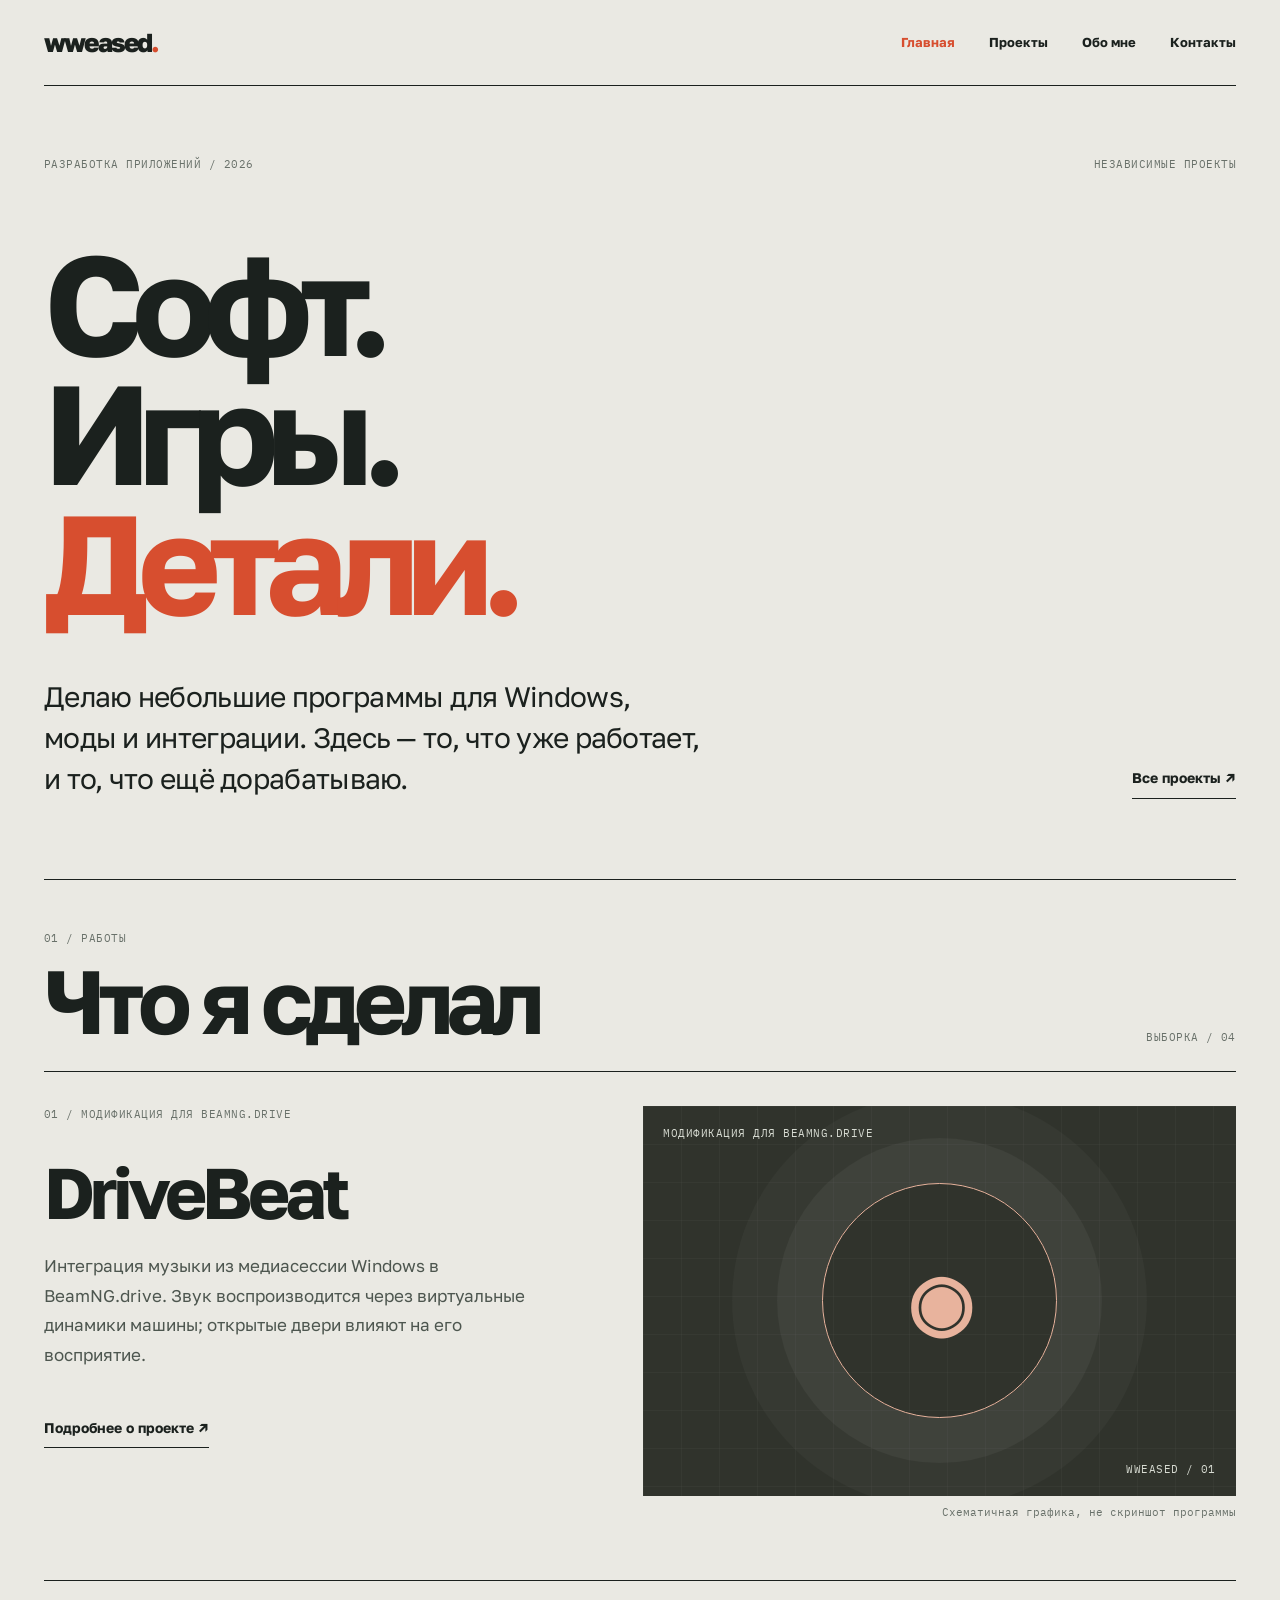
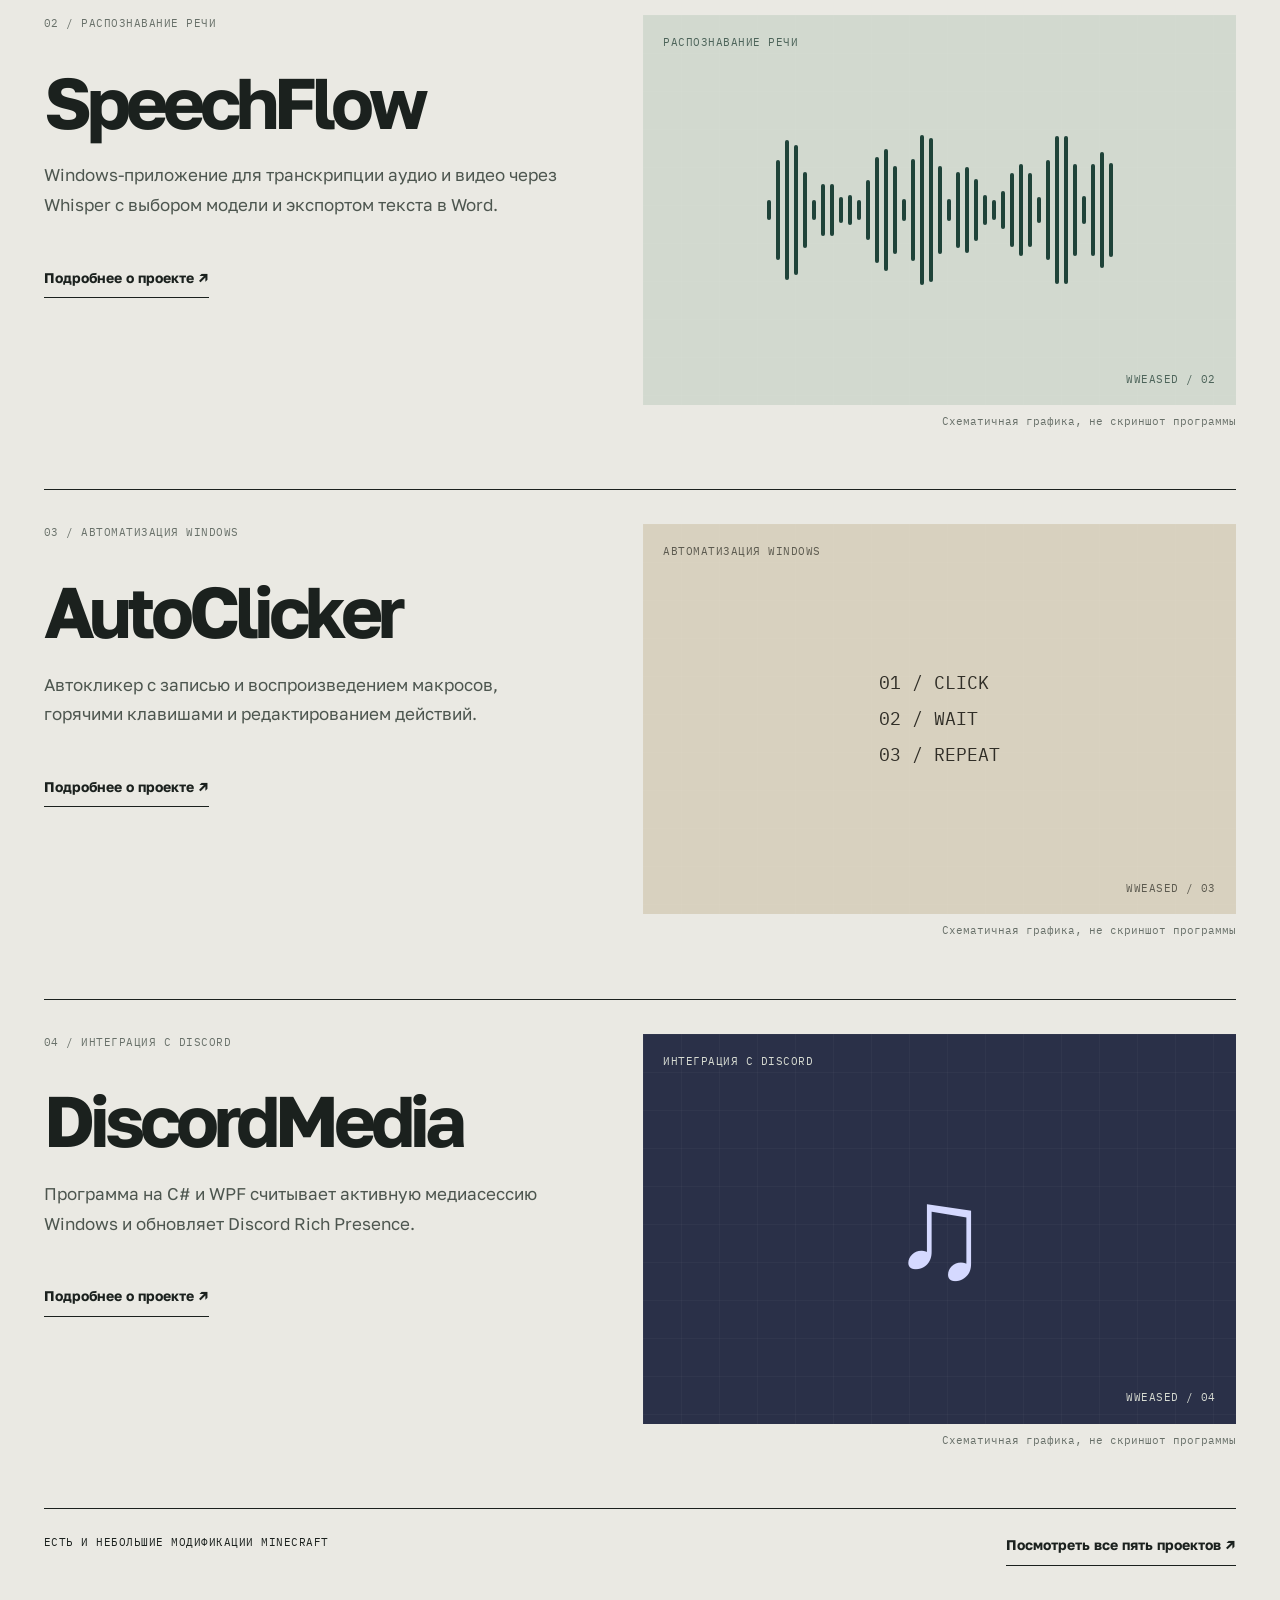
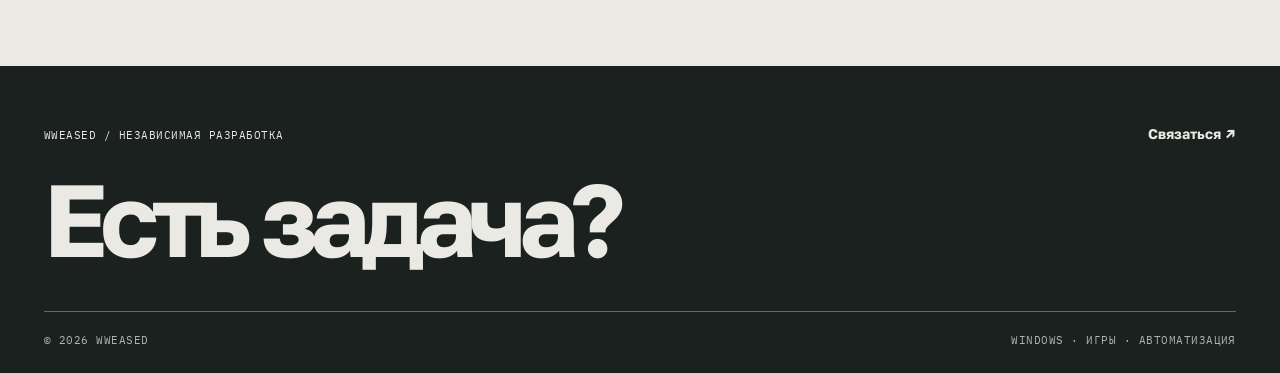
==== commit 8bad65b6: "Launch multi-page Russian portfolio" ====
--- a/index.html
+++ b/index.html
@@ -1,10 +1 @@
-<!doctype html><html lang="ru"><head><meta charset="utf-8"><meta name="viewport" content="width=device-width,initial-scale=1"><meta name="theme-color" content="#eae8e1"><title>wweased — проекты и программы</title><meta name="description" content="Программы для Windows, интеграции с играми и небольшие утилиты. Проекты wweased."><link rel="preconnect" href="https://fonts.googleapis.com"><link rel="preconnect" href="https://fonts.gstatic.com" crossorigin><link href="https://fonts.googleapis.com/css2?family=Golos+Text:wght@400;500;600;700;800&family=IBM+Plex+Mono:wght@400;500&display=swap" rel="stylesheet"><style>
-:root{--bg:#eae8e1;--fg:#1c211f;--line:#bbbcb5;--sub:#626b66;--accent:#d84f2e}*{box-sizing:border-box}html{scroll-behavior:smooth}body{margin:0;background:var(--bg);color:var(--fg);font:16px/1.5 "Golos Text",Arial,sans-serif}a{color:inherit;text-decoration:none}button{font:inherit}::selection{background:#d84f2e;color:#fff}.wrap{max-width:1430px;margin:auto;padding:0 5.4vw}.mono{font:11px/1.6 "IBM Plex Mono",monospace;letter-spacing:.04em;text-transform:uppercase}.top{height:82px;display:flex;align-items:center;justify-content:space-between;border-bottom:1px solid var(--fg)}.logo{font-size:27px;font-weight:800;letter-spacing:-2px}.logo span{color:var(--accent)}.nav{display:flex;gap:36px;font-size:13px;font-weight:600}.nav a:hover,.external:hover{color:var(--accent)}.hero{padding:75px 0 65px;border-bottom:1px solid var(--fg)}.eyebrow{display:flex;justify-content:space-between;color:var(--sub);gap:15px}.hero h1{font-size:clamp(66px,11.6vw,170px);font-weight:700;line-height:.87;letter-spacing:-.085em;margin:48px 0 55px;max-width:1200px}.hero h1 em{font-style:normal;color:var(--accent)}.hero-bottom{display:grid;grid-template-columns:1fr 1fr;gap:40px;align-items:end}.hero-bottom p{font-size:clamp(19px,2vw,27px);max-width:640px;line-height:1.45;margin:0;letter-spacing:-.025em}.hero-bottom .right{text-align:right}.tinyarrow{display:inline-grid;place-items:center;width:60px;height:60px;border:1px solid var(--fg);border-radius:50%;font-size:30px;transition:.25s}.tinyarrow:hover{background:var(--fg);color:var(--bg);transform:translateY(5px)}.section-title{padding:45px 0 24px;display:flex;justify-content:space-between;align-items:end;gap:30px}.section-title h2{font-size:clamp(37px,5.3vw,72px);line-height:1;letter-spacing:-.065em;margin:10px 0 0}.section-title .mono{color:var(--sub)}.work{padding-bottom:85px}.project{display:grid;grid-template-columns:1fr 1.02fr;gap:0;border-top:1px solid var(--fg);padding:30px 0 62px;align-items:start}.project:last-child{border-bottom:1px solid var(--fg)}.project-info{padding-right:7vw;display:flex;flex-direction:column;min-height:380px}.project-top{display:flex;justify-content:space-between;color:var(--sub)}.project h3{font-size:clamp(40px,5.2vw,76px);letter-spacing:-.075em;line-height:1.02;margin:46px 0 18px}.project p{color:#454c48;max-width:490px;font-size:16px;line-height:1.8;margin:0}.tags{display:flex;flex-wrap:wrap;gap:7px;margin:24px 0 35px}.tags span{border:1px solid #9da29d;padding:5px 10px;font:11px "IBM Plex Mono",monospace}.project-link{display:inline-flex;align-items:center;gap:12px;font-size:13px;font-weight:700;margin-top:auto;align-self:start;border-bottom:1px solid var(--fg);padding-bottom:7px}.project-link:hover{color:var(--accent);border-color:var(--accent)}.visual{height:410px;position:relative;overflow:hidden;background:#202521;color:#e8e9e3}.visual:before{content:"";position:absolute;inset:0;background:repeating-linear-gradient(0deg,transparent 0 36px,#ffffff08 37px),repeating-linear-gradient(90deg,transparent 0 36px,#ffffff08 37px);pointer-events:none}.visual .corner{position:absolute;top:18px;left:20px;z-index:2;color:#ffffffb2}.visual .bottom{position:absolute;bottom:16px;right:20px;z-index:2;color:#ffffff9a}.visual.drive{background:#2c302d}.drive-art{position:absolute;inset:0;display:grid;place-items:center}.carline{width:86%;max-width:560px;opacity:.85}.carline path,.carline ellipse,.carline line{stroke:#d2d9d0;stroke-width:1.4;fill:none;vector-effect:non-scaling-stroke}.carline .sound{stroke:#ec6845;stroke-width:2}.signal{position:absolute;left:50%;top:50%;width:320px;height:320px;transform:translate(-50%,-50%);border:1px solid #e766463c;border-radius:50%;box-shadow:0 0 0 45px #e7664610,0 0 0 90px #e7664607}.visual.speech{background:#d7d9d0;color:#1e2924}.speech-inner{position:absolute;inset:70px 32px 45px;display:flex;flex-direction:column;justify-content:space-between}.speech-label{color:#52615b}.wave{display:flex;gap:4px;height:145px;align-items:center;justify-content:center}.wave i{width:4px;background:#264f44;height:var(--h);border-radius:3px}.speech-footer{display:flex;justify-content:space-between;border-top:1px solid #75837b;padding-top:13px;color:#3c4a43}.visual.click{background:#d8d3c6;color:#262925}.click-inner{position:absolute;inset:70px 38px 38px}.click-header{font-size:clamp(44px,6vw,75px);font-weight:700;letter-spacing:-.075em;line-height:1}.click-grid{display:grid;grid-template-columns:1fr 1fr;gap:12px;margin-top:30px}.click-grid div{border:1px solid #8f9289;padding:14px;font-size:11px}.click-grid b{display:block;font-size:26px;letter-spacing:-1px;margin-top:5px}.click-strip{background:#242a25;color:#eee;padding:12px 15px;margin-top:14px;font-size:11px;display:flex;justify-content:space-between}.visual.discord{background:#262d42}.discord-inner{position:absolute;inset:82px 35px 45px}.music-mark{font-size:92px;line-height:1;color:#c3c8ff}.discord-text{font-size:clamp(28px,4vw,49px);font-weight:700;letter-spacing:-.05em;margin:20px 0 7px}.discord-sub{color:#b1b8d0}.discord-progress{margin-top:28px;height:3px;background:#ffffff30}.discord-progress:before{content:"";display:block;width:63%;height:100%;background:#e2e5ff}.visual .corner.dark,.visual .bottom.dark{color:#3f4943}.note{font-size:11px;color:#737a74;margin:8px 0 0;text-align:right}.about{padding:40px 0 110px;display:grid;grid-template-columns:1fr 1fr;gap:8vw}.about h2{font-size:clamp(43px,6vw,83px);letter-spacing:-.075em;line-height:1.02;margin:20px 0}.about p{font-size:18px;line-height:1.75;color:#4e5650}.about a{text-decoration:underline;text-underline-offset:5px}.footer{background:#1b211e;color:#eae8e1;padding:65px 0 35px}.footer-top{display:flex;justify-content:space-between;gap:20px;align-items:end}.footer h2{font-size:clamp(50px,9vw,125px);letter-spacing:-.075em;line-height:1;margin:25px 0 0}.footer a{border-bottom:1px solid #eae8e1}.footer-end{margin-top:80px;padding-top:20px;border-top:1px solid #ffffff40;display:flex;justify-content:space-between;color:#aab1ab}.reveal{opacity:0;transform:translateY(16px);transition:opacity .7s,transform .7s}.reveal.visible{opacity:1;transform:none}@media(max-width:820px){.wrap{padding:0 20px}.top{height:68px}.nav{gap:18px}.hero{padding:48px 0}.hero h1{font-size:clamp(57px,12vw,95px);margin:55px 0 40px}.hero-bottom{grid-template-columns:1fr}.hero-bottom .right{text-align:left}.section-title{padding:40px 0 25px}.project{grid-template-columns:1fr;padding:22px 0 45px}.project-info{padding:0;min-height:0}.project h3{font-size:54px;margin:28px 0 15px}.project-link{margin:0 0 28px}.visual{height:350px}.about{grid-template-columns:1fr;gap:0;padding:35px 0 80px}.footer-top{display:block}.footer-top>div:last-child{margin-top:25px}.footer-end{gap:20px;flex-direction:column;margin-top:60px}.eyebrow .last{display:none}}@media(prefers-reduced-motion:reduce){*{scroll-behavior:auto!important;transition:none!important}.reveal{opacity:1;transform:none}}
-</style></head><body><div class="wrap"><header class="top"><a class="logo" href="#top">wweased<span>.</span></a><nav class="nav"><a href="#projects">Проекты</a><a href="#about">Обо мне</a><a href="https://github.com/wweased" target="_blank" rel="noopener">GitHub ↗</a></nav></header><section class="hero" id="top"><div class="eyebrow mono"><span>Независимая разработка / 2026</span><span class="last">Windows • Игры • Автоматизация</span></div><h1>Делаю<br>то, что <em>нужно.</em></h1><div class="hero-bottom"><p>Небольшие программы, игровые модификации и интеграции. От идеи до работающего приложения.</p><div class="right"><a href="#projects" class="tinyarrow" aria-label="К проектам">↓</a></div></div></section><main id="projects"><div class="section-title reveal"><div><div class="mono">01 / Портфолио</div><h2>Избранные проекты</h2></div><div class="mono">2025—2026 / 04 работы</div></div><div class="work">
-<article class="project reveal"><div class="project-info"><div class="project-top mono"><span>01 / Игровой мод</span><span>BeamNG.drive</span></div><h3>DriveBeat</h3><p>Музыка внутри автомобиля в BeamNG.drive. Звук распределяется по виртуальным динамикам, а при открытии и закрытии дверей меняется его восприятие. Работает с аудио из приложений Windows.</p><div class="tags"><span>Lua</span><span>JavaScript</span><span>JBeam</span><span>Windows Audio</span></div><span class="project-link">Версия 0.4.0 · Личный проект</span></div><div><div class="visual drive"><span class="corner mono">Аудиосистема / 4 динамика + сабвуфер</span><div class="signal"></div><div class="drive-art"><svg class="carline" viewBox="0 0 550 280" role="img" aria-label="Схема автомобиля и расположения динамиков"><path d="M130 48 Q275 22 420 48 L476 96 L478 188 L425 234 Q274 254 125 234 L75 188 L75 95 Z"/><path d="M155 70 L397 70 L431 112 L431 171 L396 208 L155 208 L119 171 L119 112 Z"/><path d="M155 70 L177 122 L373 122 L397 70 M155 208 L178 161 L372 161 L396 208 M177 122 L178 161 M373 122 L372 161"/><ellipse cx="154" cy="99" rx="14" ry="14"/><ellipse cx="395" cy="99" rx="14" ry="14"/><ellipse cx="154" cy="185" rx="14" ry="14"/><ellipse cx="395" cy="185" rx="14" ry="14"/><path class="sound" d="M154 99 m-27 -27 a38 38 0 0 1 54 0 M395 99 m-27 -27 a38 38 0 0 1 54 0 M154 185 m-27 27 a38 38 0 0 0 54 0 M395 185 m-27 27 a38 38 0 0 0 54 0"/><line x1="275" y1="135" x2="275" y2="150" class="sound"/></svg></div><span class="bottom mono">Пространственный звук / Схема</span></div><div class="note">Схематичная иллюстрация, не скриншот игры</div></div></article>
-<article class="project reveal"><div class="project-info"><div class="project-top mono"><span>02 / Обработка аудио</span><span>Windows</span></div><h3>SpeechFlow</h3><p>Локальное распознавание речи из аудио и видео. Whisper работает без отправки записей в облако; доступны выбор модели, ускорение CUDA и экспорт результата в DOCX.</p><div class="tags"><span>C#</span><span>Whisper</span><span>CUDA</span><span>DOCX</span></div><a class="project-link" href="https://github.com/wweased/SpeechFlow" target="_blank" rel="noopener">Открыть проект ↗</a></div><div><div class="visual speech"><span class="corner dark mono">SPEECHFLOW / Локальная транскрипция</span><div class="speech-inner"><div class="mono speech-label">Речь → Текст</div><div class="wave" id="wave"></div><div class="speech-footer mono"><span>Обработка на устройстве</span><span>Whisper</span></div></div><span class="bottom dark mono">Без облака</span></div><div class="note">Графика по функциям проекта, не скриншот программы</div></div></article>
-<article class="project reveal"><div class="project-info"><div class="project-top mono"><span>03 / Автоматизация</span><span>Windows</span></div><h3>AutoClicker</h3><p>Автокликер и запись макросов в одной программе. Повторение кликов, горячие клавиши, воспроизведение действий мыши и клавиатуры, редактирование последовательности и Anti-AFK.</p><div class="tags"><span>.NET</span><span>Макросы</span><span>Горячие клавиши</span></div><span class="project-link">Сборка для Windows · По запросу</span></div><div><div class="visual click"><span class="corner dark mono">AUTOCLICKER / Управление действиями</span><div class="click-inner"><div class="click-header">Клик.<br>Запись.<br>Повтор.</div><div class="click-grid"><div>ИНТЕРВАЛ<b>100 мс</b></div><div>СКОРОСТЬ<b>1.0×</b></div></div><div class="click-strip mono"><span>● Макрос готов</span><span>Запустить ↗</span></div></div></div><div class="note">Иллюстрация возможностей, не скриншот программы</div></div></article>
-<article class="project reveal"><div class="project-info"><div class="project-top mono"><span>04 / Интеграция</span><span>Discord</span></div><h3>DiscordMedia</h3><p>Отображает музыку из активной медиасессии Windows в статусе Discord. Приложение на C# и WPF использует системный API для получения информации о воспроизведении.</p><div class="tags"><span>C#</span><span>WPF</span><span>Discord RPC</span><span>Windows API</span></div><a class="project-link" href="https://github.com/wweased/DiscordMedia" target="_blank" rel="noopener">Исходный код ↗</a></div><div><div class="visual discord"><span class="corner mono">DISCORDMEDIA / Rich Presence</span><div class="discord-inner"><div class="music-mark">♫</div><div class="discord-text">Сейчас играет</div><div class="discord-sub mono">Активная медиасессия Windows</div><div class="discord-progress"></div></div><span class="bottom mono">Media session → Discord</span></div><div class="note">Иллюстрация принципа работы, не скриншот</div></div></article>
-</div></main><section class="about reveal" id="about"><div><div class="mono">02 / Обо мне</div><h2>Люблю, когда<br>всё работает.</h2></div><div><p>Разрабатываю небольшие приложения, автоматизацию и модификации для игр. Использую ИИ как инструмент разработки, затем дорабатываю и проверяю результат на практике.</p><p>Открыт к небольшим задачам с понятным результатом: утилиты для Windows, обработка файлов, простые интерфейсы и автоматизация.</p><p><a href="https://github.com/wweased" target="_blank" rel="noopener">Мой GitHub ↗</a></p></div></section></div><footer class="footer"><div class="wrap"><div class="footer-top"><div><div class="mono">03 / Связь</div><h2>Есть задача?</h2></div><div><a href="https://github.com/wweased" target="_blank" rel="noopener">Написать через GitHub ↗</a></div></div><div class="footer-end mono"><span>wweased © 2026</span><span>Сделано без шаблонов и тяжёлых библиотек</span></div></div></footer><script>
-const wave=document.querySelector('#wave');for(let i=0;i<53;i++){const e=document.createElement('i');e.style.setProperty('--h',(12+Math.abs(Math.sin(i*.72)*Math.cos(i*.19))*82)+'%');wave.append(e)}if('IntersectionObserver'in window){const ob=new IntersectionObserver(es=>es.forEach(e=>{if(e.isIntersecting){e.target.classList.add('visible');ob.unobserve(e.target)}}),{threshold:.08});document.querySelectorAll('.reveal').forEach(e=>ob.observe(e))}else document.querySelectorAll('.reveal').forEach(e=>e.classList.add('visible'));
-</script></body></html>+<!doctype html><html lang="ru"><head><meta charset="utf-8"><meta name="viewport" content="width=device-width,initial-scale=1"><meta name="theme-color" content="#eae9e3"><meta name="description" content="Портфолио Windows-программ, модов и интеграций"><title>Главная — wweased</title><link rel="stylesheet" href="/assets/style.css"></head><body><div class="wrap"><header class="top"><a class="logo" href="/">wweased<i>.</i></a><button class="menu" type="button" aria-expanded="false" aria-controls="mainnav">Меню</button><nav class="nav" id="mainnav" aria-label="Основная навигация"><a href="/" aria-current="page">Главная</a><a href="/projects/" >Проекты</a><a href="/about/" >Обо мне</a><a href="/contact/" >Контакты</a></nav></header><main><section class="intro"><div class="eyebrow mono"><span>Разработка приложений / 2026</span><span>Независимые проекты</span></div><h1>Софт.<br>Игры.<br><em>Детали.</em></h1><div class="desc"><p>Делаю небольшие программы для Windows, моды и интеграции. Здесь — то, что уже работает, и то, что ещё дорабатываю.</p><a class="textlink" href="/projects/">Все проекты ↗</a></div></section><section><div class="sectionbar"><div><div class="mono">01 / Работы</div><h2>Что я сделал</h2></div><span class="mono">Выборка / 04</span></div><article class="projectrow" data-category="games"><div><div class="mono number">01 / Модификация для BeamNG.drive</div><h3>DriveBeat</h3><p>Интеграция музыки из медиасессии Windows в BeamNG.drive. Звук воспроизводится через виртуальные динамики машины; открытые двери влияют на его восприятие.</p><a class="textlink rowlink" href="/projects/drivebeat/">Подробнее о проекте ↗</a></div><div><a href="/projects/drivebeat/" aria-label="Подробнее: DriveBeat"><div class="visual" data-kind="drivebeat" role="img" aria-label="Авторская схема проекта DriveBeat, не скриншот"><span class="visualtag mono">Модификация для BeamNG.drive</span><div class="orb"><span>◉</span></div><span class="visualfoot mono">wweased / 01</span></div></a><div class="visualnote">Схематичная графика, не скриншот программы</div></div></article><article class="projectrow" data-category="desktop"><div><div class="mono number">02 / Распознавание речи</div><h3>SpeechFlow</h3><p>Windows-приложение для транскрипции аудио и видео через Whisper с выбором модели и экспортом текста в Word.</p><a class="textlink rowlink" href="/projects/speechflow/">Подробнее о проекте ↗</a></div><div><a href="/projects/speechflow/" aria-label="Подробнее: SpeechFlow"><div class="visual" data-kind="speechflow" role="img" aria-label="Авторская схема проекта SpeechFlow, не скриншот"><span class="visualtag mono">Распознавание речи</span><div class="wave"><i style="--h:12%"></i><i style="--h:62%"></i><i style="--h:88%"></i><i style="--h:81%"></i><i style="--h:48%"></i><i style="--h:12%"></i><i style="--h:33%"></i><i style="--h:32%"></i><i style="--h:16%"></i><i style="--h:19%"></i><i style="--h:12%"></i><i style="--h:38%"></i><i style="--h:66%"></i><i style="--h:76%"></i><i style="--h:55%"></i><i style="--h:14%"></i><i style="--h:64%"></i><i style="--h:94%"></i><i style="--h:90%"></i><i style="--h:55%"></i><i style="--h:14%"></i><i style="--h:47%"></i><i style="--h:54%"></i><i style="--h:39%"></i><i style="--h:19%"></i><i style="--h:12%"></i><i style="--h:24%"></i><i style="--h:46%"></i><i style="--h:58%"></i><i style="--h:46%"></i><i style="--h:16%"></i><i style="--h:62%"></i><i style="--h:93%"></i><i style="--h:92%"></i><i style="--h:58%"></i><i style="--h:17%"></i><i style="--h:58%"></i><i style="--h:73%"></i><i style="--h:59%"></i></div><span class="visualfoot mono">wweased / 02</span></div></a><div class="visualnote">Схематичная графика, не скриншот программы</div></div></article><article class="projectrow" data-category="desktop"><div><div class="mono number">03 / Автоматизация Windows</div><h3>AutoClicker</h3><p>Автокликер с записью и воспроизведением макросов, горячими клавишами и редактированием действий.</p><a class="textlink rowlink" href="/projects/autoclicker/">Подробнее о проекте ↗</a></div><div><a href="/projects/autoclicker/" aria-label="Подробнее: AutoClicker"><div class="visual" data-kind="autoclicker" role="img" aria-label="Авторская схема проекта AutoClicker, не скриншот"><span class="visualtag mono">Автоматизация Windows</span><div class="steps"><span>01 / CLICK</span><span>02 / WAIT</span><span>03 / REPEAT</span></div><span class="visualfoot mono">wweased / 03</span></div></a><div class="visualnote">Схематичная графика, не скриншот программы</div></div></article><article class="projectrow" data-category="desktop"><div><div class="mono number">04 / Интеграция с Discord</div><h3>DiscordMedia</h3><p>Программа на C# и WPF считывает активную медиасессию Windows и обновляет Discord Rich Presence.</p><a class="textlink rowlink" href="/projects/discordmedia/">Подробнее о проекте ↗</a></div><div><a href="/projects/discordmedia/" aria-label="Подробнее: DiscordMedia"><div class="visual" data-kind="discordmedia" role="img" aria-label="Авторская схема проекта DiscordMedia, не скриншот"><span class="visualtag mono">Интеграция с Discord</span><div class="discordicon">♫</div><span class="visualfoot mono">wweased / 04</span></div></a><div class="visualnote">Схематичная графика, не скриншот программы</div></div></article><div class="home-end"><span class="mono">Есть и небольшие модификации Minecraft</span><a class="textlink" href="/projects/">Посмотреть все пять проектов ↗</a></div></section></main></div><footer class="footer"><div class="wrap"><div class="footer-top"><div><span class="mono">wweased / независимая разработка</span><h2>Есть задача?</h2></div><div><a class="textlink" href="/contact/">Связаться ↗</a></div></div><div class="footer-bottom mono"><span>© 2026 wweased</span><span>Windows · Игры · Автоматизация</span></div></div></footer><script src="/assets/site.js" defer></script></body></html>
--- a/assets/style.css
+++ b/assets/style.css
@@ -0,0 +1,2 @@
+@import url('https://fonts.googleapis.com/css2?family=Golos+Text:wght@400;500;600;700;800&family=IBM+Plex+Mono:wght@400;500&display=swap');
+:root{--paper:#eae9e3;--ink:#1b211e;--muted:#69716a;--rule:#b4b8b0;--accent:#d74e2f;--dark:#1b211e}*{box-sizing:border-box}html{scroll-behavior:smooth}body{margin:0;background:var(--paper);color:var(--ink);font:16px/1.6 'Golos Text',Arial,sans-serif}a{color:inherit;text-decoration:none}button{font:inherit}a:focus-visible,button:focus-visible{outline:3px solid var(--accent);outline-offset:5px}::selection{background:var(--accent);color:white}.wrap{width:min(1380px,calc(100% - 88px));margin:auto}.mono{font:11px/1.5 'IBM Plex Mono',monospace;letter-spacing:.045em;text-transform:uppercase}.top{height:86px;border-bottom:1px solid var(--ink);display:flex;align-items:center;justify-content:space-between;gap:25px}.logo{font-size:26px;font-weight:800;letter-spacing:-1.8px}.logo i{font-style:normal;color:var(--accent)}.nav{display:flex;gap:34px;align-items:center}.nav a{font-size:13px;font-weight:700}.nav a[aria-current=page],.nav a:hover,.textlink:hover{color:var(--accent)}.menu{display:none;border:1px solid var(--ink);background:transparent;padding:8px 12px}.intro{padding:70px 0 80px;border-bottom:1px solid var(--ink)}.eyebrow{color:var(--muted);display:flex;justify-content:space-between}.intro h1{font-size:clamp(62px,11vw,154px);line-height:.92;letter-spacing:-.085em;font-weight:700;max-width:1160px;margin:65px 0 50px}.intro h1 em{font-style:normal;color:var(--accent)}.intro .desc{display:flex;justify-content:space-between;align-items:end;gap:35px}.intro p{font-size:clamp(19px,2.2vw,29px);letter-spacing:-.025em;line-height:1.45;max-width:660px;margin:0}.textlink{display:inline-flex;align-items:center;gap:20px;border-bottom:1px solid var(--ink);padding-bottom:8px;font-weight:700;font-size:14px;white-space:nowrap}.sectionbar{display:flex;justify-content:space-between;align-items:end;gap:20px;padding:50px 0 25px}.sectionbar h2,.pagehead h1{font-size:clamp(48px,7vw,94px);line-height:1;letter-spacing:-.075em;margin:10px 0 0}.sectionbar .mono{color:var(--muted)}.projectrow{display:grid;grid-template-columns:1fr 1.05fr;gap:35px;border-top:1px solid var(--ink);padding:34px 0 60px;min-height:430px}.projectrow .number{color:var(--muted)}.projectrow h3{font-size:clamp(46px,5.6vw,80px);line-height:1;letter-spacing:-.07em;margin:35px 0 22px}.projectrow p{max-width:520px;color:#4d564f;font-size:17px;line-height:1.75}.projectrow .rowlink{margin-top:30px}.visual{position:relative;height:390px;overflow:hidden;background:#253029;color:#f0efe7;display:flex;align-items:center;justify-content:center;isolation:isolate}.visual:before{content:'';position:absolute;inset:0;background:linear-gradient(#ffffff0c 1px,transparent 1px),linear-gradient(90deg,#ffffff0c 1px,transparent 1px);background-size:38px 38px;opacity:.6;z-index:-1}.visual .visualtag{position:absolute;top:19px;left:20px;color:#d7dbd2}.visual .visualfoot{position:absolute;right:20px;bottom:18px;color:#d7dbd2}.visual strong{font-size:clamp(60px,8vw,112px);line-height:1;letter-spacing:-.085em;text-align:center}.visual[data-kind=speechflow]{background:#d2d9cf;color:#1f4339}.visual[data-kind=speechflow] .visualtag,.visual[data-kind=speechflow] .visualfoot{color:#4d645a}.visual[data-kind=autoclicker]{background:#d8d1bf;color:#302e27}.visual[data-kind=autoclicker] .visualtag,.visual[data-kind=autoclicker] .visualfoot{color:#5c5a4f}.visual[data-kind=discordmedia]{background:#2a3048;color:#d5d9ff}.visual[data-kind=minecraft]{background:#59634a;color:#e6ead4}.visual[data-kind=drivebeat]{background:#30332c;color:#e8b39d}.visual .orb{width:235px;height:235px;border:1px solid currentColor;border-radius:50%;display:grid;place-items:center;box-shadow:0 0 0 45px #ffffff0b,0 0 0 90px #ffffff07}.visual .orb span{font-size:76px;font-weight:700}.visual .wave{display:flex;align-items:center;gap:5px;height:160px}.visual .wave i{display:block;width:4px;height:var(--h);background:currentColor;border-radius:3px}.visual .steps{font:18px/2 'IBM Plex Mono',monospace;text-align:left}.visual .steps span{display:block}.visual .discordicon{font-size:130px;font-weight:700}.visual .pixels{font:700 94px/1 'IBM Plex Mono',monospace;letter-spacing:-.12em}.visualnote{font:11px/1.4 'IBM Plex Mono',monospace;color:var(--muted);text-align:right;margin-top:9px}.home-end{padding:25px 0 100px;border-top:1px solid var(--ink);display:flex;justify-content:space-between;gap:25px}.pagehead{padding:65px 0 50px;border-bottom:1px solid var(--ink)}.pagehead p{font-size:20px;max-width:690px;line-height:1.6}.filters{display:flex;gap:9px;flex-wrap:wrap;margin:36px 0 15px}.filter{background:transparent;border:1px solid var(--ink);padding:10px 18px;cursor:pointer;font-size:13px}.filter[aria-pressed=true],.filter:hover{background:var(--ink);color:var(--paper)}.catalog .projectrow[hidden]{display:none}.case-intro{display:grid;grid-template-columns:1fr 1fr;gap:60px;padding:55px 0 65px}.case-intro h2{font-size:clamp(26px,3.2vw,44px);letter-spacing:-.04em;line-height:1.2;margin:0}.case-intro p{font-size:18px;line-height:1.75;color:#4c554f;margin:0}.case-visual .visual{height:clamp(300px,48vw,610px)}.case-visual .visual strong{font-size:clamp(65px,11vw,165px)}.facts{display:grid;grid-template-columns:repeat(3,1fr);gap:30px;border-top:1px solid var(--ink);padding:28px 0 50px}.facts>div .mono{color:var(--muted);margin-bottom:12px}.facts p{margin:0}.case-grid{display:grid;grid-template-columns:1fr 1fr;gap:7vw;border-top:1px solid var(--ink);padding:55px 0}.case-grid h2{font-size:clamp(32px,4vw,54px);line-height:1.1;letter-spacing:-.06em;margin:0}.case-grid p{margin:0;font-size:18px;line-height:1.8;color:#4b544e}.featurelist{border-top:1px solid var(--rule);margin:20px 0 0;padding:0;list-style:none}.featurelist li{border-bottom:1px solid var(--rule);padding:15px 0}.next{padding:70px 0;border-top:1px solid var(--ink)}.next a{font-size:clamp(44px,7vw,100px);line-height:1.1;letter-spacing:-.07em;font-weight:700}.next a:hover{color:var(--accent)}.copybtn{border:1px solid var(--ink);background:transparent;padding:12px 18px;cursor:pointer}.copybtn:hover{background:var(--ink);color:var(--paper)}.contactoptions{display:grid;grid-template-columns:1fr 1fr;gap:40px;padding:55px 0 120px}.contactoptions>div{border-top:1px solid var(--ink);padding-top:20px}.contactoptions h2{font-size:34px;letter-spacing:-.05em}.contactoptions p{color:var(--muted)}.footer{background:var(--dark);color:var(--paper);padding:55px 0 25px}.footer-top{display:flex;justify-content:space-between;gap:30px}.footer h2{font-size:clamp(45px,8vw,105px);letter-spacing:-.08em;line-height:1;margin:22px 0 40px}.footer a:hover{color:#f18b6f}.footer-bottom{border-top:1px solid #ffffff50;padding-top:20px;display:flex;justify-content:space-between;color:#adb5ab}.lightbox{border:0;padding:0;max-width:90vw;max-height:90vh;background:var(--paper);color:var(--ink)}.lightbox::backdrop{background:#111c}.lightbox img{display:block;max-width:85vw;max-height:80vh}.lightbox button{float:right;margin:8px}.screenshot{max-width:100%;height:auto;display:block;cursor:zoom-in}#gallery{display:grid;grid-template-columns:repeat(2,1fr);gap:18px;margin:35px 0}#gallery:empty{display:none}.screenshot-caption{color:var(--muted);font-size:12px}@media(max-width:800px){.wrap{width:calc(100% - 38px)}.top{height:68px}.menu{display:block}.nav{display:none;position:absolute;top:68px;left:0;right:0;background:var(--paper);z-index:10;padding:24px 19px;border-bottom:1px solid var(--ink);flex-direction:column;align-items:stretch;gap:18px}.nav.open{display:flex}.intro{padding:48px 0 55px}.intro h1{font-size:clamp(57px,12vw,94px);margin:55px 0 35px}.intro .desc{display:block}.intro .textlink{margin-top:30px}.projectrow{grid-template-columns:1fr;gap:20px;padding:25px 0 45px}.projectrow h3{margin:20px 0}.visual{height:320px}.case-intro,.case-grid,.contactoptions{grid-template-columns:1fr;gap:22px}.facts{grid-template-columns:1fr;gap:20px}.home-end{display:block}.home-end a{margin-top:20px}.footer-top,.footer-bottom{display:block}.footer-bottom span{display:block;margin-bottom:10px}.pagehead{padding:45px 0}.case-intro{padding:35px 0}.case-grid{padding:40px 0}#gallery{grid-template-columns:1fr}}@media(prefers-reduced-motion:reduce){*{scroll-behavior:auto!important;animation:none!important;transition:none!important}}
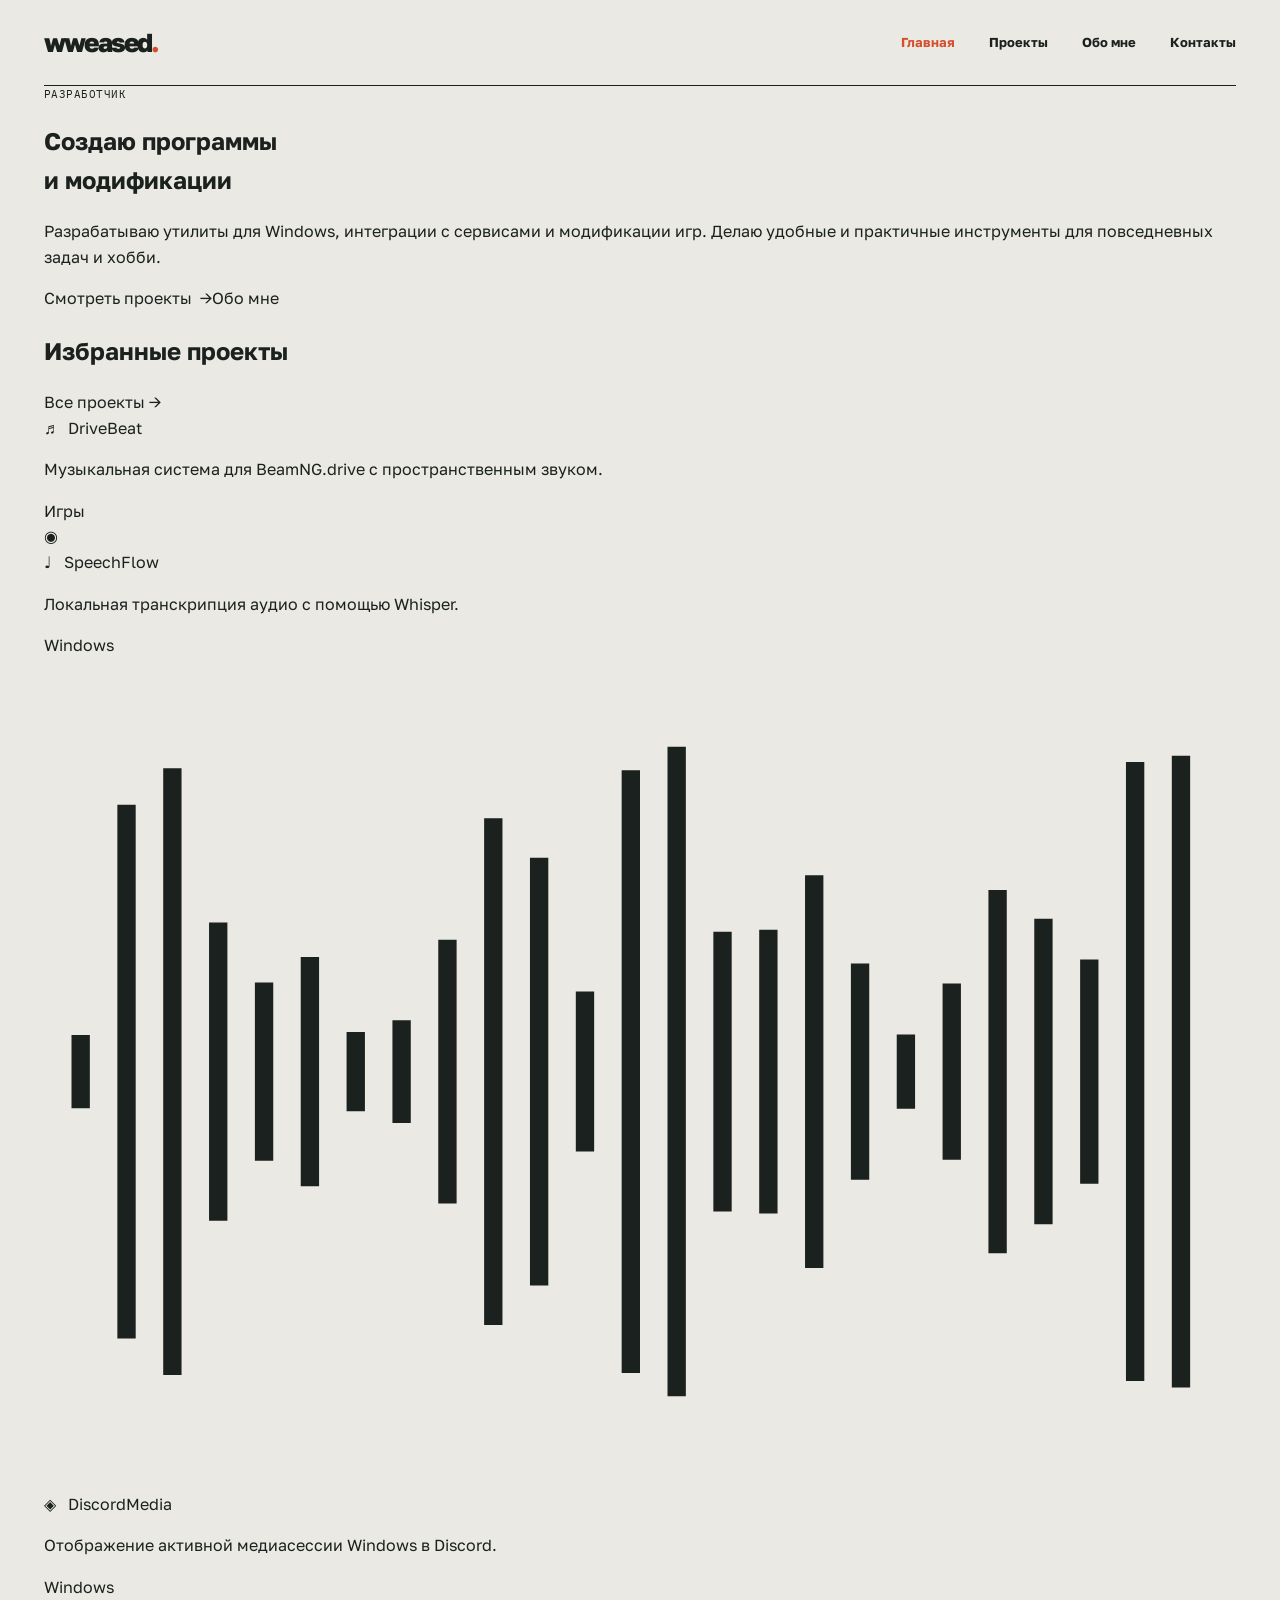
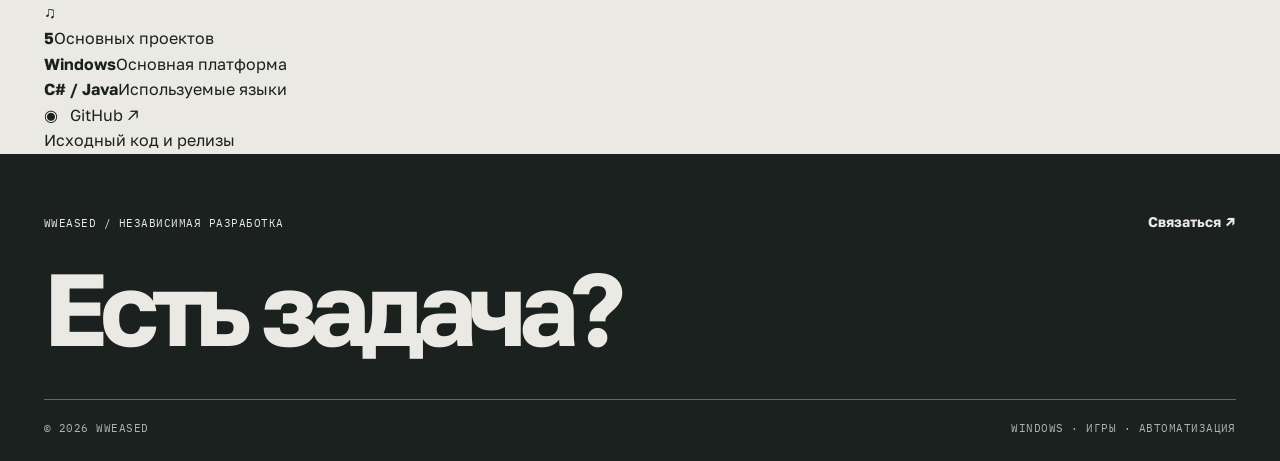
==== commit 8a30a980: "Apply dark reference-inspired portfolio design" ====
--- a/index.html
+++ b/index.html
@@ -1 +1 @@
-<!doctype html><html lang="ru"><head><meta charset="utf-8"><meta name="viewport" content="width=device-width,initial-scale=1"><meta name="theme-color" content="#eae9e3"><meta name="description" content="Портфолио Windows-программ, модов и интеграций"><title>Главная — wweased</title><link rel="stylesheet" href="/assets/style.css"></head><body><div class="wrap"><header class="top"><a class="logo" href="/">wweased<i>.</i></a><button class="menu" type="button" aria-expanded="false" aria-controls="mainnav">Меню</button><nav class="nav" id="mainnav" aria-label="Основная навигация"><a href="/" aria-current="page">Главная</a><a href="/projects/" >Проекты</a><a href="/about/" >Обо мне</a><a href="/contact/" >Контакты</a></nav></header><main><section class="intro"><div class="eyebrow mono"><span>Разработка приложений / 2026</span><span>Независимые проекты</span></div><h1>Софт.<br>Игры.<br><em>Детали.</em></h1><div class="desc"><p>Делаю небольшие программы для Windows, моды и интеграции. Здесь — то, что уже работает, и то, что ещё дорабатываю.</p><a class="textlink" href="/projects/">Все проекты ↗</a></div></section><section><div class="sectionbar"><div><div class="mono">01 / Работы</div><h2>Что я сделал</h2></div><span class="mono">Выборка / 04</span></div><article class="projectrow" data-category="games"><div><div class="mono number">01 / Модификация для BeamNG.drive</div><h3>DriveBeat</h3><p>Интеграция музыки из медиасессии Windows в BeamNG.drive. Звук воспроизводится через виртуальные динамики машины; открытые двери влияют на его восприятие.</p><a class="textlink rowlink" href="/projects/drivebeat/">Подробнее о проекте ↗</a></div><div><a href="/projects/drivebeat/" aria-label="Подробнее: DriveBeat"><div class="visual" data-kind="drivebeat" role="img" aria-label="Авторская схема проекта DriveBeat, не скриншот"><span class="visualtag mono">Модификация для BeamNG.drive</span><div class="orb"><span>◉</span></div><span class="visualfoot mono">wweased / 01</span></div></a><div class="visualnote">Схематичная графика, не скриншот программы</div></div></article><article class="projectrow" data-category="desktop"><div><div class="mono number">02 / Распознавание речи</div><h3>SpeechFlow</h3><p>Windows-приложение для транскрипции аудио и видео через Whisper с выбором модели и экспортом текста в Word.</p><a class="textlink rowlink" href="/projects/speechflow/">Подробнее о проекте ↗</a></div><div><a href="/projects/speechflow/" aria-label="Подробнее: SpeechFlow"><div class="visual" data-kind="speechflow" role="img" aria-label="Авторская схема проекта SpeechFlow, не скриншот"><span class="visualtag mono">Распознавание речи</span><div class="wave"><i style="--h:12%"></i><i style="--h:62%"></i><i style="--h:88%"></i><i style="--h:81%"></i><i style="--h:48%"></i><i style="--h:12%"></i><i style="--h:33%"></i><i style="--h:32%"></i><i style="--h:16%"></i><i style="--h:19%"></i><i style="--h:12%"></i><i style="--h:38%"></i><i style="--h:66%"></i><i style="--h:76%"></i><i style="--h:55%"></i><i style="--h:14%"></i><i style="--h:64%"></i><i style="--h:94%"></i><i style="--h:90%"></i><i style="--h:55%"></i><i style="--h:14%"></i><i style="--h:47%"></i><i style="--h:54%"></i><i style="--h:39%"></i><i style="--h:19%"></i><i style="--h:12%"></i><i style="--h:24%"></i><i style="--h:46%"></i><i style="--h:58%"></i><i style="--h:46%"></i><i style="--h:16%"></i><i style="--h:62%"></i><i style="--h:93%"></i><i style="--h:92%"></i><i style="--h:58%"></i><i style="--h:17%"></i><i style="--h:58%"></i><i style="--h:73%"></i><i style="--h:59%"></i></div><span class="visualfoot mono">wweased / 02</span></div></a><div class="visualnote">Схематичная графика, не скриншот программы</div></div></article><article class="projectrow" data-category="desktop"><div><div class="mono number">03 / Автоматизация Windows</div><h3>AutoClicker</h3><p>Автокликер с записью и воспроизведением макросов, горячими клавишами и редактированием действий.</p><a class="textlink rowlink" href="/projects/autoclicker/">Подробнее о проекте ↗</a></div><div><a href="/projects/autoclicker/" aria-label="Подробнее: AutoClicker"><div class="visual" data-kind="autoclicker" role="img" aria-label="Авторская схема проекта AutoClicker, не скриншот"><span class="visualtag mono">Автоматизация Windows</span><div class="steps"><span>01 / CLICK</span><span>02 / WAIT</span><span>03 / REPEAT</span></div><span class="visualfoot mono">wweased / 03</span></div></a><div class="visualnote">Схематичная графика, не скриншот программы</div></div></article><article class="projectrow" data-category="desktop"><div><div class="mono number">04 / Интеграция с Discord</div><h3>DiscordMedia</h3><p>Программа на C# и WPF считывает активную медиасессию Windows и обновляет Discord Rich Presence.</p><a class="textlink rowlink" href="/projects/discordmedia/">Подробнее о проекте ↗</a></div><div><a href="/projects/discordmedia/" aria-label="Подробнее: DiscordMedia"><div class="visual" data-kind="discordmedia" role="img" aria-label="Авторская схема проекта DiscordMedia, не скриншот"><span class="visualtag mono">Интеграция с Discord</span><div class="discordicon">♫</div><span class="visualfoot mono">wweased / 04</span></div></a><div class="visualnote">Схематичная графика, не скриншот программы</div></div></article><div class="home-end"><span class="mono">Есть и небольшие модификации Minecraft</span><a class="textlink" href="/projects/">Посмотреть все пять проектов ↗</a></div></section></main></div><footer class="footer"><div class="wrap"><div class="footer-top"><div><span class="mono">wweased / независимая разработка</span><h2>Есть задача?</h2></div><div><a class="textlink" href="/contact/">Связаться ↗</a></div></div><div class="footer-bottom mono"><span>© 2026 wweased</span><span>Windows · Игры · Автоматизация</span></div></div></footer><script src="/assets/site.js" defer></script></body></html>+<!doctype html><html lang="ru"><head><meta charset="utf-8"><meta name="viewport" content="width=device-width,initial-scale=1"><meta name="theme-color" content="#0b0e14"><meta name="description" content="Портфолио Windows-программ, модов и интеграций"><title>Главная — wweased</title><link rel="stylesheet" href="/assets/style.css"></head><body><div class="wrap"><header class="top"><a class="logo" href="/">wweased<i>.</i></a><button class="menu" type="button" aria-expanded="false" aria-controls="mainnav">Меню</button><nav class="nav" id="mainnav" aria-label="Основная навигация"><a href="/" aria-current="page">Главная</a><a href="/projects/" >Проекты</a><a href="/about/" >Обо мне</a><a href="/contact/" >Контакты</a></nav></header><main><section class="landing-hero"><div class="landing-copy"><div class="mono landing-kicker">РАЗРАБОТЧИК</div><h1>Создаю программы<br>и модификации</h1><p>Разрабатываю утилиты для Windows, интеграции с сервисами и модификации игр. Делаю удобные и практичные инструменты для повседневных задач и хобби.</p><div class="landing-actions"><a class="primary" href="/projects/">Смотреть проекты&nbsp; →</a><a class="secondary" href="/about/">Обо мне</a></div></div><div class="prism-wrap" aria-hidden="true"><div class="prism"></div></div></section><section aria-label="Избранные проекты"><div class="featured-head"><h2>Избранные проекты</h2><a href="/projects/">Все проекты →</a></div><div class="featured-grid"><a class="feature-card" href="/projects/drivebeat/"><div class="card-info"><div class="card-name">♬ &nbsp; DriveBeat</div><p>Музыкальная система для BeamNG.drive с пространственным звуком.</p><span class="pill">Игры</span></div><div class="card-art car-art" aria-hidden="true">◉</div></a><a class="feature-card" href="/projects/speechflow/"><div class="card-info"><div class="card-name">♩ &nbsp; SpeechFlow</div><p>Локальная транскрипция аудио с помощью Whisper.</p><span class="pill">Windows</span></div><div class="card-art wave-art" aria-hidden="true"><svg viewBox="0 0 130 90" preserveAspectRatio="none"><g stroke="currentColor" stroke-width="2"><line x1="4" x2="4" y1="41" y2="49"/><line x1="9" x2="9" y1="15.886245958851777" y2="74.11375404114823"/><line x1="14" x2="14" y1="11.915515688233711" y2="78.08448431176629"/><line x1="19" x2="19" y1="28.747523911672765" y2="61.252476088327235"/><line x1="24" x2="24" y1="35.28604066912854" y2="54.71395933087146"/><line x1="29" x2="29" y1="32.49573404722427" y2="57.50426595277573"/><line x1="34" x2="34" y1="40.67921625960493" y2="49.32078374039507"/><line x1="39" x2="39" y1="39.39010237576384" y2="50.60989762423616"/><line x1="44" x2="44" y1="30.61924264681946" y2="59.38075735318054"/><line x1="49" x2="49" y1="17.357647110239757" y2="72.64235288976025"/><line x1="54" x2="54" y1="21.68491017903884" y2="68.31508982096116"/><line x1="59" x2="59" y1="36.2735744964676" y2="53.7264255035324"/><line x1="64" x2="64" y1="12.120412529276976" y2="77.87958747072302"/><line x1="69" x2="69" y1="9.581410997416093" y2="80.4185890025839"/><line x1="74" x2="74" y1="29.746478397751407" y2="60.2535216022486"/><line x1="79" x2="79" y1="29.523124454692194" y2="60.476875545307806"/><line x1="84" x2="84" y1="23.57848127295769" y2="66.42151872704231"/><line x1="89" x2="89" y1="33.21506825351254" y2="56.78493174648746"/><line x1="94" x2="94" y1="40.94721111396216" y2="49.05278888603784"/><line x1="99" x2="99" y1="35.379907268931504" y2="54.620092731068496"/><line x1="104" x2="104" y1="25.18736606511135" y2="64.81263393488865"/><line x1="109" x2="109" y1="28.340345947582463" y2="61.65965405241754"/><line x1="114" x2="114" y1="32.76692656323652" y2="57.23307343676348"/><line x1="119" x2="119" y1="11.244655972749996" y2="78.75534402725"/><line x1="124" x2="124" y1="10.557309494481927" y2="79.44269050551807"/></g></svg></div></a><a class="feature-card" href="/projects/discordmedia/"><div class="card-info"><div class="card-name">◈ &nbsp; DiscordMedia</div><p>Отображение активной медиасессии Windows в Discord.</p><span class="pill">Windows</span></div><div class="card-art discord-art" aria-hidden="true">♫</div></a></div></section><section class="landing-stats" aria-label="О проектах"><div><strong>5</strong><span>Основных проектов</span></div><div><strong>Windows</strong><span>Основная платформа</span></div><div><strong>C# / Java</strong><span>Используемые языки</span></div><div><a href="https://github.com/wweased" target="_blank" rel="noopener noreferrer">◉ &nbsp; GitHub ↗</a><br><span>Исходный код и релизы</span></div></section></main></div><footer class="footer"><div class="wrap"><div class="footer-top"><div><span class="mono">wweased / независимая разработка</span><h2>Есть задача?</h2></div><div><a class="textlink" href="/contact/">Связаться ↗</a></div></div><div class="footer-bottom mono"><span>© 2026 wweased</span><span>Windows · Игры · Автоматизация</span></div></div></footer><script src="/assets/site.js" defer></script></body></html>
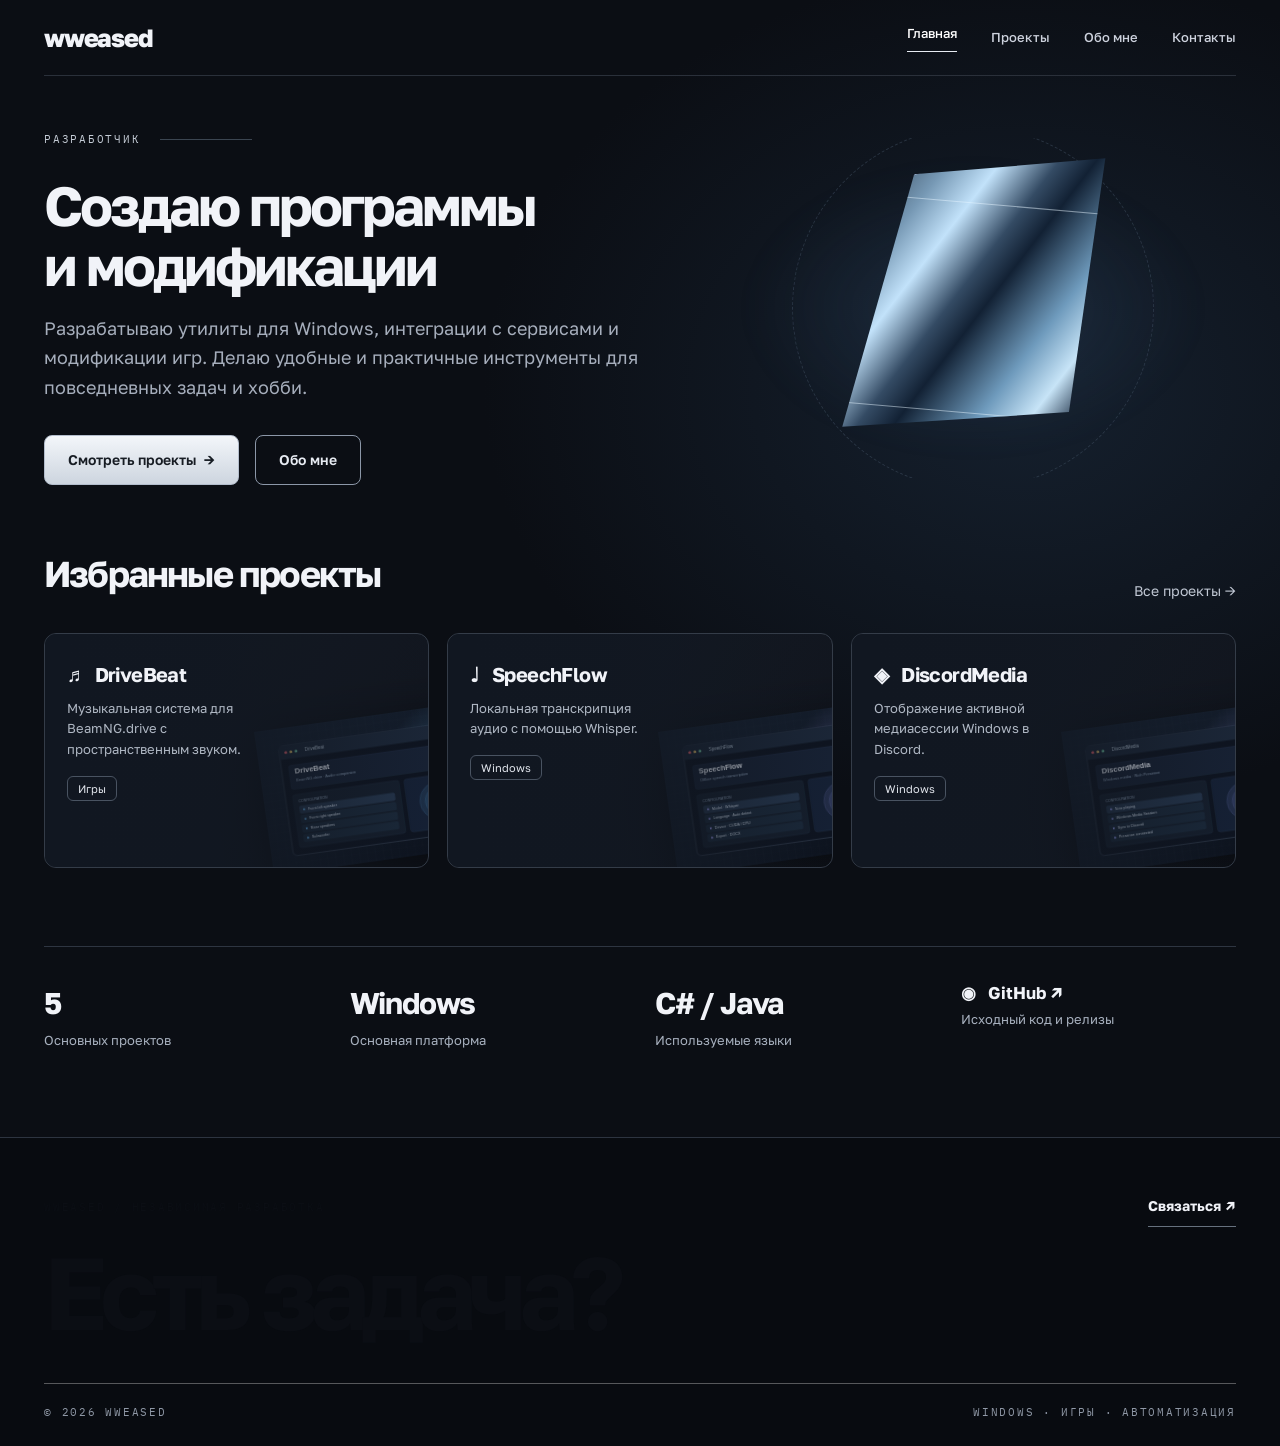
==== commit 3ea4ad60: "Add custom Windows-style project preview artwork in one deployment" ====
--- a/index.html
+++ b/index.html
@@ -1 +1 @@
-<!doctype html><html lang="ru"><head><meta charset="utf-8"><meta name="viewport" content="width=device-width,initial-scale=1"><meta name="theme-color" content="#0b0e14"><meta name="description" content="Портфолио Windows-программ, модов и интеграций"><title>Главная — wweased</title><link rel="stylesheet" href="/assets/style.css"></head><body><div class="wrap"><header class="top"><a class="logo" href="/">wweased<i>.</i></a><button class="menu" type="button" aria-expanded="false" aria-controls="mainnav">Меню</button><nav class="nav" id="mainnav" aria-label="Основная навигация"><a href="/" aria-current="page">Главная</a><a href="/projects/" >Проекты</a><a href="/about/" >Обо мне</a><a href="/contact/" >Контакты</a></nav></header><main><section class="landing-hero"><div class="landing-copy"><div class="mono landing-kicker">РАЗРАБОТЧИК</div><h1>Создаю программы<br>и модификации</h1><p>Разрабатываю утилиты для Windows, интеграции с сервисами и модификации игр. Делаю удобные и практичные инструменты для повседневных задач и хобби.</p><div class="landing-actions"><a class="primary" href="/projects/">Смотреть проекты&nbsp; →</a><a class="secondary" href="/about/">Обо мне</a></div></div><div class="prism-wrap" aria-hidden="true"><div class="prism"></div></div></section><section aria-label="Избранные проекты"><div class="featured-head"><h2>Избранные проекты</h2><a href="/projects/">Все проекты →</a></div><div class="featured-grid"><a class="feature-card" href="/projects/drivebeat/"><div class="card-info"><div class="card-name">♬ &nbsp; DriveBeat</div><p>Музыкальная система для BeamNG.drive с пространственным звуком.</p><span class="pill">Игры</span></div><div class="card-art car-art" aria-hidden="true">◉</div></a><a class="feature-card" href="/projects/speechflow/"><div class="card-info"><div class="card-name">♩ &nbsp; SpeechFlow</div><p>Локальная транскрипция аудио с помощью Whisper.</p><span class="pill">Windows</span></div><div class="card-art wave-art" aria-hidden="true"><svg viewBox="0 0 130 90" preserveAspectRatio="none"><g stroke="currentColor" stroke-width="2"><line x1="4" x2="4" y1="41" y2="49"/><line x1="9" x2="9" y1="15.886245958851777" y2="74.11375404114823"/><line x1="14" x2="14" y1="11.915515688233711" y2="78.08448431176629"/><line x1="19" x2="19" y1="28.747523911672765" y2="61.252476088327235"/><line x1="24" x2="24" y1="35.28604066912854" y2="54.71395933087146"/><line x1="29" x2="29" y1="32.49573404722427" y2="57.50426595277573"/><line x1="34" x2="34" y1="40.67921625960493" y2="49.32078374039507"/><line x1="39" x2="39" y1="39.39010237576384" y2="50.60989762423616"/><line x1="44" x2="44" y1="30.61924264681946" y2="59.38075735318054"/><line x1="49" x2="49" y1="17.357647110239757" y2="72.64235288976025"/><line x1="54" x2="54" y1="21.68491017903884" y2="68.31508982096116"/><line x1="59" x2="59" y1="36.2735744964676" y2="53.7264255035324"/><line x1="64" x2="64" y1="12.120412529276976" y2="77.87958747072302"/><line x1="69" x2="69" y1="9.581410997416093" y2="80.4185890025839"/><line x1="74" x2="74" y1="29.746478397751407" y2="60.2535216022486"/><line x1="79" x2="79" y1="29.523124454692194" y2="60.476875545307806"/><line x1="84" x2="84" y1="23.57848127295769" y2="66.42151872704231"/><line x1="89" x2="89" y1="33.21506825351254" y2="56.78493174648746"/><line x1="94" x2="94" y1="40.94721111396216" y2="49.05278888603784"/><line x1="99" x2="99" y1="35.379907268931504" y2="54.620092731068496"/><line x1="104" x2="104" y1="25.18736606511135" y2="64.81263393488865"/><line x1="109" x2="109" y1="28.340345947582463" y2="61.65965405241754"/><line x1="114" x2="114" y1="32.76692656323652" y2="57.23307343676348"/><line x1="119" x2="119" y1="11.244655972749996" y2="78.75534402725"/><line x1="124" x2="124" y1="10.557309494481927" y2="79.44269050551807"/></g></svg></div></a><a class="feature-card" href="/projects/discordmedia/"><div class="card-info"><div class="card-name">◈ &nbsp; DiscordMedia</div><p>Отображение активной медиасессии Windows в Discord.</p><span class="pill">Windows</span></div><div class="card-art discord-art" aria-hidden="true">♫</div></a></div></section><section class="landing-stats" aria-label="О проектах"><div><strong>5</strong><span>Основных проектов</span></div><div><strong>Windows</strong><span>Основная платформа</span></div><div><strong>C# / Java</strong><span>Используемые языки</span></div><div><a href="https://github.com/wweased" target="_blank" rel="noopener noreferrer">◉ &nbsp; GitHub ↗</a><br><span>Исходный код и релизы</span></div></section></main></div><footer class="footer"><div class="wrap"><div class="footer-top"><div><span class="mono">wweased / независимая разработка</span><h2>Есть задача?</h2></div><div><a class="textlink" href="/contact/">Связаться ↗</a></div></div><div class="footer-bottom mono"><span>© 2026 wweased</span><span>Windows · Игры · Автоматизация</span></div></div></footer><script src="/assets/site.js" defer></script></body></html>+<!doctype html><html lang="ru"><head><meta charset="utf-8"><meta name="viewport" content="width=device-width,initial-scale=1"><meta name="theme-color" content="#0b0e14"><meta name="description" content="Портфолио Windows-программ, модов и интеграций"><title>Главная — wweased</title><link rel="stylesheet" href="/assets/style.css"></head><body><div class="wrap"><header class="top"><a class="logo" href="/">wweased<i>.</i></a><button class="menu" type="button" aria-expanded="false" aria-controls="mainnav">Меню</button><nav class="nav" id="mainnav" aria-label="Основная навигация"><a href="/" aria-current="page">Главная</a><a href="/projects/" >Проекты</a><a href="/about/" >Обо мне</a><a href="/contact/" >Контакты</a></nav></header><main><section class="landing-hero"><div class="landing-copy"><div class="mono landing-kicker">РАЗРАБОТЧИК</div><h1>Создаю программы<br>и модификации</h1><p>Разрабатываю утилиты для Windows, интеграции с сервисами и модификации игр. Делаю удобные и практичные инструменты для повседневных задач и хобби.</p><div class="landing-actions"><a class="primary" href="/projects/">Смотреть проекты&nbsp; →</a><a class="secondary" href="/about/">Обо мне</a></div></div><div class="prism-wrap" aria-hidden="true"><div class="prism"></div></div></section><section aria-label="Избранные проекты"><div class="featured-head"><h2>Избранные проекты</h2><a href="/projects/">Все проекты →</a></div><div class="featured-grid"><a class="feature-card" href="/projects/drivebeat/"><div class="card-info"><div class="card-name">♬ &nbsp; DriveBeat</div><p>Музыкальная система для BeamNG.drive с пространственным звуком.</p><span class="pill">Игры</span></div><div class="card-art car-art" aria-hidden="true"><img class="feature-preview" src="/assets/drivebeat-preview.svg" alt="Иллюстрация интерфейса drivebeat" loading="lazy"></div></a><a class="feature-card" href="/projects/speechflow/"><div class="card-info"><div class="card-name">♩ &nbsp; SpeechFlow</div><p>Локальная транскрипция аудио с помощью Whisper.</p><span class="pill">Windows</span></div><div class="card-art wave-art" aria-hidden="true"><img class="feature-preview" src="/assets/speechflow-preview.svg" alt="Иллюстрация интерфейса speechflow" loading="lazy"></div></a><a class="feature-card" href="/projects/discordmedia/"><div class="card-info"><div class="card-name">◈ &nbsp; DiscordMedia</div><p>Отображение активной медиасессии Windows в Discord.</p><span class="pill">Windows</span></div><div class="card-art discord-art" aria-hidden="true"><img class="feature-preview" src="/assets/discordmedia-preview.svg" alt="Иллюстрация интерфейса discordmedia" loading="lazy"></div></a></div></section><section class="landing-stats" aria-label="О проектах"><div><strong>5</strong><span>Основных проектов</span></div><div><strong>Windows</strong><span>Основная платформа</span></div><div><strong>C# / Java</strong><span>Используемые языки</span></div><div><a href="https://github.com/wweased" target="_blank" rel="noopener noreferrer">◉ &nbsp; GitHub ↗</a><br><span>Исходный код и релизы</span></div></section></main></div><footer class="footer"><div class="wrap"><div class="footer-top"><div><span class="mono">wweased / независимая разработка</span><h2>Есть задача?</h2></div><div><a class="textlink" href="/contact/">Связаться ↗</a></div></div><div class="footer-bottom mono"><span>© 2026 wweased</span><span>Windows · Игры · Автоматизация</span></div></div></footer><script src="/assets/site.js" defer></script></body></html>
--- a/assets/style.css
+++ b/assets/style.css
@@ -1,2 +1,10 @@
 @import url('https://fonts.googleapis.com/css2?family=Golos+Text:wght@400;500;600;700;800&family=IBM+Plex+Mono:wght@400;500&display=swap');
-:root{--paper:#eae9e3;--ink:#1b211e;--muted:#69716a;--rule:#b4b8b0;--accent:#d74e2f;--dark:#1b211e}*{box-sizing:border-box}html{scroll-behavior:smooth}body{margin:0;background:var(--paper);color:var(--ink);font:16px/1.6 'Golos Text',Arial,sans-serif}a{color:inherit;text-decoration:none}button{font:inherit}a:focus-visible,button:focus-visible{outline:3px solid var(--accent);outline-offset:5px}::selection{background:var(--accent);color:white}.wrap{width:min(1380px,calc(100% - 88px));margin:auto}.mono{font:11px/1.5 'IBM Plex Mono',monospace;letter-spacing:.045em;text-transform:uppercase}.top{height:86px;border-bottom:1px solid var(--ink);display:flex;align-items:center;justify-content:space-between;gap:25px}.logo{font-size:26px;font-weight:800;letter-spacing:-1.8px}.logo i{font-style:normal;color:var(--accent)}.nav{display:flex;gap:34px;align-items:center}.nav a{font-size:13px;font-weight:700}.nav a[aria-current=page],.nav a:hover,.textlink:hover{color:var(--accent)}.menu{display:none;border:1px solid var(--ink);background:transparent;padding:8px 12px}.intro{padding:70px 0 80px;border-bottom:1px solid var(--ink)}.eyebrow{color:var(--muted);display:flex;justify-content:space-between}.intro h1{font-size:clamp(62px,11vw,154px);line-height:.92;letter-spacing:-.085em;font-weight:700;max-width:1160px;margin:65px 0 50px}.intro h1 em{font-style:normal;color:var(--accent)}.intro .desc{display:flex;justify-content:space-between;align-items:end;gap:35px}.intro p{font-size:clamp(19px,2.2vw,29px);letter-spacing:-.025em;line-height:1.45;max-width:660px;margin:0}.textlink{display:inline-flex;align-items:center;gap:20px;border-bottom:1px solid var(--ink);padding-bottom:8px;font-weight:700;font-size:14px;white-space:nowrap}.sectionbar{display:flex;justify-content:space-between;align-items:end;gap:20px;padding:50px 0 25px}.sectionbar h2,.pagehead h1{font-size:clamp(48px,7vw,94px);line-height:1;letter-spacing:-.075em;margin:10px 0 0}.sectionbar .mono{color:var(--muted)}.projectrow{display:grid;grid-template-columns:1fr 1.05fr;gap:35px;border-top:1px solid var(--ink);padding:34px 0 60px;min-height:430px}.projectrow .number{color:var(--muted)}.projectrow h3{font-size:clamp(46px,5.6vw,80px);line-height:1;letter-spacing:-.07em;margin:35px 0 22px}.projectrow p{max-width:520px;color:#4d564f;font-size:17px;line-height:1.75}.projectrow .rowlink{margin-top:30px}.visual{position:relative;height:390px;overflow:hidden;background:#253029;color:#f0efe7;display:flex;align-items:center;justify-content:center;isolation:isolate}.visual:before{content:'';position:absolute;inset:0;background:linear-gradient(#ffffff0c 1px,transparent 1px),linear-gradient(90deg,#ffffff0c 1px,transparent 1px);background-size:38px 38px;opacity:.6;z-index:-1}.visual .visualtag{position:absolute;top:19px;left:20px;color:#d7dbd2}.visual .visualfoot{position:absolute;right:20px;bottom:18px;color:#d7dbd2}.visual strong{font-size:clamp(60px,8vw,112px);line-height:1;letter-spacing:-.085em;text-align:center}.visual[data-kind=speechflow]{background:#d2d9cf;color:#1f4339}.visual[data-kind=speechflow] .visualtag,.visual[data-kind=speechflow] .visualfoot{color:#4d645a}.visual[data-kind=autoclicker]{background:#d8d1bf;color:#302e27}.visual[data-kind=autoclicker] .visualtag,.visual[data-kind=autoclicker] .visualfoot{color:#5c5a4f}.visual[data-kind=discordmedia]{background:#2a3048;color:#d5d9ff}.visual[data-kind=minecraft]{background:#59634a;color:#e6ead4}.visual[data-kind=drivebeat]{background:#30332c;color:#e8b39d}.visual .orb{width:235px;height:235px;border:1px solid currentColor;border-radius:50%;display:grid;place-items:center;box-shadow:0 0 0 45px #ffffff0b,0 0 0 90px #ffffff07}.visual .orb span{font-size:76px;font-weight:700}.visual .wave{display:flex;align-items:center;gap:5px;height:160px}.visual .wave i{display:block;width:4px;height:var(--h);background:currentColor;border-radius:3px}.visual .steps{font:18px/2 'IBM Plex Mono',monospace;text-align:left}.visual .steps span{display:block}.visual .discordicon{font-size:130px;font-weight:700}.visual .pixels{font:700 94px/1 'IBM Plex Mono',monospace;letter-spacing:-.12em}.visualnote{font:11px/1.4 'IBM Plex Mono',monospace;color:var(--muted);text-align:right;margin-top:9px}.home-end{padding:25px 0 100px;border-top:1px solid var(--ink);display:flex;justify-content:space-between;gap:25px}.pagehead{padding:65px 0 50px;border-bottom:1px solid var(--ink)}.pagehead p{font-size:20px;max-width:690px;line-height:1.6}.filters{display:flex;gap:9px;flex-wrap:wrap;margin:36px 0 15px}.filter{background:transparent;border:1px solid var(--ink);padding:10px 18px;cursor:pointer;font-size:13px}.filter[aria-pressed=true],.filter:hover{background:var(--ink);color:var(--paper)}.catalog .projectrow[hidden]{display:none}.case-intro{display:grid;grid-template-columns:1fr 1fr;gap:60px;padding:55px 0 65px}.case-intro h2{font-size:clamp(26px,3.2vw,44px);letter-spacing:-.04em;line-height:1.2;margin:0}.case-intro p{font-size:18px;line-height:1.75;color:#4c554f;margin:0}.case-visual .visual{height:clamp(300px,48vw,610px)}.case-visual .visual strong{font-size:clamp(65px,11vw,165px)}.facts{display:grid;grid-template-columns:repeat(3,1fr);gap:30px;border-top:1px solid var(--ink);padding:28px 0 50px}.facts>div .mono{color:var(--muted);margin-bottom:12px}.facts p{margin:0}.case-grid{display:grid;grid-template-columns:1fr 1fr;gap:7vw;border-top:1px solid var(--ink);padding:55px 0}.case-grid h2{font-size:clamp(32px,4vw,54px);line-height:1.1;letter-spacing:-.06em;margin:0}.case-grid p{margin:0;font-size:18px;line-height:1.8;color:#4b544e}.featurelist{border-top:1px solid var(--rule);margin:20px 0 0;padding:0;list-style:none}.featurelist li{border-bottom:1px solid var(--rule);padding:15px 0}.next{padding:70px 0;border-top:1px solid var(--ink)}.next a{font-size:clamp(44px,7vw,100px);line-height:1.1;letter-spacing:-.07em;font-weight:700}.next a:hover{color:var(--accent)}.copybtn{border:1px solid var(--ink);background:transparent;padding:12px 18px;cursor:pointer}.copybtn:hover{background:var(--ink);color:var(--paper)}.contactoptions{display:grid;grid-template-columns:1fr 1fr;gap:40px;padding:55px 0 120px}.contactoptions>div{border-top:1px solid var(--ink);padding-top:20px}.contactoptions h2{font-size:34px;letter-spacing:-.05em}.contactoptions p{color:var(--muted)}.footer{background:var(--dark);color:var(--paper);padding:55px 0 25px}.footer-top{display:flex;justify-content:space-between;gap:30px}.footer h2{font-size:clamp(45px,8vw,105px);letter-spacing:-.08em;line-height:1;margin:22px 0 40px}.footer a:hover{color:#f18b6f}.footer-bottom{border-top:1px solid #ffffff50;padding-top:20px;display:flex;justify-content:space-between;color:#adb5ab}.lightbox{border:0;padding:0;max-width:90vw;max-height:90vh;background:var(--paper);color:var(--ink)}.lightbox::backdrop{background:#111c}.lightbox img{display:block;max-width:85vw;max-height:80vh}.lightbox button{float:right;margin:8px}.screenshot{max-width:100%;height:auto;display:block;cursor:zoom-in}#gallery{display:grid;grid-template-columns:repeat(2,1fr);gap:18px;margin:35px 0}#gallery:empty{display:none}.screenshot-caption{color:var(--muted);font-size:12px}@media(max-width:800px){.wrap{width:calc(100% - 38px)}.top{height:68px}.menu{display:block}.nav{display:none;position:absolute;top:68px;left:0;right:0;background:var(--paper);z-index:10;padding:24px 19px;border-bottom:1px solid var(--ink);flex-direction:column;align-items:stretch;gap:18px}.nav.open{display:flex}.intro{padding:48px 0 55px}.intro h1{font-size:clamp(57px,12vw,94px);margin:55px 0 35px}.intro .desc{display:block}.intro .textlink{margin-top:30px}.projectrow{grid-template-columns:1fr;gap:20px;padding:25px 0 45px}.projectrow h3{margin:20px 0}.visual{height:320px}.case-intro,.case-grid,.contactoptions{grid-template-columns:1fr;gap:22px}.facts{grid-template-columns:1fr;gap:20px}.home-end{display:block}.home-end a{margin-top:20px}.footer-top,.footer-bottom{display:block}.footer-bottom span{display:block;margin-bottom:10px}.pagehead{padding:45px 0}.case-intro{padding:35px 0}.case-grid{padding:40px 0}#gallery{grid-template-columns:1fr}}@media(prefers-reduced-motion:reduce){*{scroll-behavior:auto!important;animation:none!important;transition:none!important}}+:root{--paper:#eae9e3;--ink:#1b211e;--muted:#69716a;--rule:#b4b8b0;--accent:#d74e2f;--dark:#1b211e}*{box-sizing:border-box}html{scroll-behavior:smooth}body{margin:0;background:var(--paper);color:var(--ink);font:16px/1.6 'Golos Text',Arial,sans-serif}a{color:inherit;text-decoration:none}button{font:inherit}a:focus-visible,button:focus-visible{outline:3px solid var(--accent);outline-offset:5px}::selection{background:var(--accent);color:white}.wrap{width:min(1380px,calc(100% - 88px));margin:auto}.mono{font:11px/1.5 'IBM Plex Mono',monospace;letter-spacing:.045em;text-transform:uppercase}.top{height:86px;border-bottom:1px solid var(--ink);display:flex;align-items:center;justify-content:space-between;gap:25px}.logo{font-size:26px;font-weight:800;letter-spacing:-1.8px}.logo i{font-style:normal;color:var(--accent)}.nav{display:flex;gap:34px;align-items:center}.nav a{font-size:13px;font-weight:700}.nav a[aria-current=page],.nav a:hover,.textlink:hover{color:var(--accent)}.menu{display:none;border:1px solid var(--ink);background:transparent;padding:8px 12px}.intro{padding:70px 0 80px;border-bottom:1px solid var(--ink)}.eyebrow{color:var(--muted);display:flex;justify-content:space-between}.intro h1{font-size:clamp(62px,11vw,154px);line-height:.92;letter-spacing:-.085em;font-weight:700;max-width:1160px;margin:65px 0 50px}.intro h1 em{font-style:normal;color:var(--accent)}.intro .desc{display:flex;justify-content:space-between;align-items:end;gap:35px}.intro p{font-size:clamp(19px,2.2vw,29px);letter-spacing:-.025em;line-height:1.45;max-width:660px;margin:0}.textlink{display:inline-flex;align-items:center;gap:20px;border-bottom:1px solid var(--ink);padding-bottom:8px;font-weight:700;font-size:14px;white-space:nowrap}.sectionbar{display:flex;justify-content:space-between;align-items:end;gap:20px;padding:50px 0 25px}.sectionbar h2,.pagehead h1{font-size:clamp(48px,7vw,94px);line-height:1;letter-spacing:-.075em;margin:10px 0 0}.sectionbar .mono{color:var(--muted)}.projectrow{display:grid;grid-template-columns:1fr 1.05fr;gap:35px;border-top:1px solid var(--ink);padding:34px 0 60px;min-height:430px}.projectrow .number{color:var(--muted)}.projectrow h3{font-size:clamp(46px,5.6vw,80px);line-height:1;letter-spacing:-.07em;margin:35px 0 22px}.projectrow p{max-width:520px;color:#4d564f;font-size:17px;line-height:1.75}.projectrow .rowlink{margin-top:30px}.visual{position:relative;height:390px;overflow:hidden;background:#253029;color:#f0efe7;display:flex;align-items:center;justify-content:center;isolation:isolate}.visual:before{content:'';position:absolute;inset:0;background:linear-gradient(#ffffff0c 1px,transparent 1px),linear-gradient(90deg,#ffffff0c 1px,transparent 1px);background-size:38px 38px;opacity:.6;z-index:-1}.visual .visualtag{position:absolute;top:19px;left:20px;color:#d7dbd2}.visual .visualfoot{position:absolute;right:20px;bottom:18px;color:#d7dbd2}.visual strong{font-size:clamp(60px,8vw,112px);line-height:1;letter-spacing:-.085em;text-align:center}.visual[data-kind=speechflow]{background:#d2d9cf;color:#1f4339}.visual[data-kind=speechflow] .visualtag,.visual[data-kind=speechflow] .visualfoot{color:#4d645a}.visual[data-kind=autoclicker]{background:#d8d1bf;color:#302e27}.visual[data-kind=autoclicker] .visualtag,.visual[data-kind=autoclicker] .visualfoot{color:#5c5a4f}.visual[data-kind=discordmedia]{background:#2a3048;color:#d5d9ff}.visual[data-kind=minecraft]{background:#59634a;color:#e6ead4}.visual[data-kind=drivebeat]{background:#30332c;color:#e8b39d}.visual .orb{width:235px;height:235px;border:1px solid currentColor;border-radius:50%;display:grid;place-items:center;box-shadow:0 0 0 45px #ffffff0b,0 0 0 90px #ffffff07}.visual .orb span{font-size:76px;font-weight:700}.visual .wave{display:flex;align-items:center;gap:5px;height:160px}.visual .wave i{display:block;width:4px;height:var(--h);background:currentColor;border-radius:3px}.visual .steps{font:18px/2 'IBM Plex Mono',monospace;text-align:left}.visual .steps span{display:block}.visual .discordicon{font-size:130px;font-weight:700}.visual .pixels{font:700 94px/1 'IBM Plex Mono',monospace;letter-spacing:-.12em}.visualnote{font:11px/1.4 'IBM Plex Mono',monospace;color:var(--muted);text-align:right;margin-top:9px}.home-end{padding:25px 0 100px;border-top:1px solid var(--ink);display:flex;justify-content:space-between;gap:25px}.pagehead{padding:65px 0 50px;border-bottom:1px solid var(--ink)}.pagehead p{font-size:20px;max-width:690px;line-height:1.6}.filters{display:flex;gap:9px;flex-wrap:wrap;margin:36px 0 15px}.filter{background:transparent;border:1px solid var(--ink);padding:10px 18px;cursor:pointer;font-size:13px}.filter[aria-pressed=true],.filter:hover{background:var(--ink);color:var(--paper)}.catalog .projectrow[hidden]{display:none}.case-intro{display:grid;grid-template-columns:1fr 1fr;gap:60px;padding:55px 0 65px}.case-intro h2{font-size:clamp(26px,3.2vw,44px);letter-spacing:-.04em;line-height:1.2;margin:0}.case-intro p{font-size:18px;line-height:1.75;color:#4c554f;margin:0}.case-visual .visual{height:clamp(300px,48vw,610px)}.case-visual .visual strong{font-size:clamp(65px,11vw,165px)}.facts{display:grid;grid-template-columns:repeat(3,1fr);gap:30px;border-top:1px solid var(--ink);padding:28px 0 50px}.facts>div .mono{color:var(--muted);margin-bottom:12px}.facts p{margin:0}.case-grid{display:grid;grid-template-columns:1fr 1fr;gap:7vw;border-top:1px solid var(--ink);padding:55px 0}.case-grid h2{font-size:clamp(32px,4vw,54px);line-height:1.1;letter-spacing:-.06em;margin:0}.case-grid p{margin:0;font-size:18px;line-height:1.8;color:#4b544e}.featurelist{border-top:1px solid var(--rule);margin:20px 0 0;padding:0;list-style:none}.featurelist li{border-bottom:1px solid var(--rule);padding:15px 0}.next{padding:70px 0;border-top:1px solid var(--ink)}.next a{font-size:clamp(44px,7vw,100px);line-height:1.1;letter-spacing:-.07em;font-weight:700}.next a:hover{color:var(--accent)}.copybtn{border:1px solid var(--ink);background:transparent;padding:12px 18px;cursor:pointer}.copybtn:hover{background:var(--ink);color:var(--paper)}.contactoptions{display:grid;grid-template-columns:1fr 1fr;gap:40px;padding:55px 0 120px}.contactoptions>div{border-top:1px solid var(--ink);padding-top:20px}.contactoptions h2{font-size:34px;letter-spacing:-.05em}.contactoptions p{color:var(--muted)}.footer{background:var(--dark);color:var(--paper);padding:55px 0 25px}.footer-top{display:flex;justify-content:space-between;gap:30px}.footer h2{font-size:clamp(45px,8vw,105px);letter-spacing:-.08em;line-height:1;margin:22px 0 40px}.footer a:hover{color:#f18b6f}.footer-bottom{border-top:1px solid #ffffff50;padding-top:20px;display:flex;justify-content:space-between;color:#adb5ab}.lightbox{border:0;padding:0;max-width:90vw;max-height:90vh;background:var(--paper);color:var(--ink)}.lightbox::backdrop{background:#111c}.lightbox img{display:block;max-width:85vw;max-height:80vh}.lightbox button{float:right;margin:8px}.screenshot{max-width:100%;height:auto;display:block;cursor:zoom-in}#gallery{display:grid;grid-template-columns:repeat(2,1fr);gap:18px;margin:35px 0}#gallery:empty{display:none}.screenshot-caption{color:var(--muted);font-size:12px}@media(max-width:800px){.wrap{width:calc(100% - 38px)}.top{height:68px}.menu{display:block}.nav{display:none;position:absolute;top:68px;left:0;right:0;background:var(--paper);z-index:10;padding:24px 19px;border-bottom:1px solid var(--ink);flex-direction:column;align-items:stretch;gap:18px}.nav.open{display:flex}.intro{padding:48px 0 55px}.intro h1{font-size:clamp(57px,12vw,94px);margin:55px 0 35px}.intro .desc{display:block}.intro .textlink{margin-top:30px}.projectrow{grid-template-columns:1fr;gap:20px;padding:25px 0 45px}.projectrow h3{margin:20px 0}.visual{height:320px}.case-intro,.case-grid,.contactoptions{grid-template-columns:1fr;gap:22px}.facts{grid-template-columns:1fr;gap:20px}.home-end{display:block}.home-end a{margin-top:20px}.footer-top,.footer-bottom{display:block}.footer-bottom span{display:block;margin-bottom:10px}.pagehead{padding:45px 0}.case-intro{padding:35px 0}.case-grid{padding:40px 0}#gallery{grid-template-columns:1fr}}@media(prefers-reduced-motion:reduce){*{scroll-behavior:auto!important;animation:none!important;transition:none!important}}
+/* Dark portfolio visual system — reference-inspired */
+:root{--paper:#0b0e14;--ink:#f1f3f8;--muted:#a0a7b3;--rule:#29303b;--accent:#8cb9e8;--dark:#080b10}body{background:radial-gradient(ellipse 65% 45% at 80% 27%,#15202e 0%,transparent 65%),#0b0e14;color:var(--ink);font-family:'Golos Text',Arial,sans-serif}a:focus-visible,button:focus-visible{outline-color:#a8c8f6}::selection{background:#d9e8ff;color:#111}.top{height:76px;border-color:#2a303a}.logo{font-size:25px;letter-spacing:-1.2px}.logo i{display:none}.nav a{font-weight:500;color:#cdd2dd}.nav a[aria-current=page],.nav a:hover,.textlink:hover{color:#fff}.nav a[aria-current=page]{border-bottom:1px solid #e8ecf3;padding-bottom:8px}.mono{letter-spacing:.16em}.eyebrow{color:#b9c1cf}.intro{padding:68px 0 68px;border-color:#2c323d;position:relative}.intro h1{font-size:clamp(55px,5.2vw,78px);letter-spacing:-.05em;line-height:1.12;font-weight:700;margin:38px 0 18px;max-width:750px}.intro h1 em{color:#f2f3f7}.intro p{font-size:18px;line-height:1.65;color:#aeb5c0;max-width:640px;letter-spacing:0}.intro .desc{display:block}.intro .textlink{margin-top:30px}.textlink{border-color:#66717e;color:#f0f2f7}.intro .textlink{padding:13px 21px;border:1px solid #d2d9e2;border-radius:8px;background:#e6eaf0;color:#171b22}.intro .textlink:hover{background:#fff;color:#111}.sectionbar{padding:52px 0 28px}.sectionbar h2{font-size:clamp(28px,3vw,38px);letter-spacing:-.045em}.sectionbar .mono{color:#adb4c1}.projectrow{border-color:#2d3440}.projectrow p,.case-grid p,.case-intro p,.contactoptions p{color:#aab2be}.projectrow h3{letter-spacing:-.045em}.projectrow .number{color:#adb6c3}.visual{border:1px solid #333b49;border-radius:12px;background:#111821}.visual[data-kind=drivebeat]{background:linear-gradient(135deg,#111a24,#1b2630 75%,#0d121a);color:#d8e9f6}.visual[data-kind=speechflow]{background:linear-gradient(135deg,#151b2b,#111422);color:#a5a4ff}.visual[data-kind=autoclicker]{background:linear-gradient(135deg,#18232d,#131924);color:#d9e7ff}.visual[data-kind=discordmedia]{background:linear-gradient(135deg,#1c1a34,#101322);color:#b5b7ff}.visual[data-kind=minecraft]{background:linear-gradient(135deg,#17251d,#101820);color:#b5dfbf}.visual[data-kind=speechflow] .visualtag,.visual[data-kind=speechflow] .visualfoot,.visual[data-kind=autoclicker] .visualtag,.visual[data-kind=autoclicker] .visualfoot{color:#b6bdcf}.visual .orb{box-shadow:0 0 0 42px #ffffff08,0 0 0 82px #ffffff04}.visualnote{color:#78818d}.home-end,.pagehead,.facts,.case-grid,.next{border-color:#303743}.pagehead h1{letter-spacing:-.05em}.pagehead h1 span{color:#b6d4f6!important}.pagehead p{color:#aeb5c0}.filter{border-color:#3e4652;color:#dce2e9;border-radius:7px}.filter[aria-pressed=true],.filter:hover{background:#e6ebf3;color:#12171d}.featurelist,.featurelist li{border-color:#323a45}.footer{background:#080b10;border-top:1px solid #2d3440}.footer-bottom{color:#8f98a6}.contactoptions>div{border-color:#303743}.copybtn{color:#eef2f7;border-color:#677281;border-radius:7px}.copybtn:hover{background:#e9edf4;color:#151a22}.menu{color:#e9edf4;border-color:#4b5361;border-radius:7px}.lightbox{background:#151b23;color:#e9edf4}.case-intro h2{color:#f0f2f7}
+/* Landing layout from approved visual reference */
+.landing-hero{position:relative;min-height:430px;display:grid;grid-template-columns:1.1fr .9fr;align-items:center;gap:25px;padding:55px 0 55px}.landing-copy{position:relative;z-index:1}.landing-kicker{display:flex;gap:20px;align-items:center;color:#c4cbd5}.landing-kicker:after{content:'';width:92px;height:1px;background:#3b4551}.landing-hero h1{font-size:clamp(46px,4.3vw,70px);line-height:1.09;letter-spacing:-.055em;margin:27px 0 19px;font-weight:700}.landing-hero p{font-size:18px;line-height:1.65;color:#a6aebc;max-width:625px;margin:0}.landing-actions{display:flex;gap:16px;flex-wrap:wrap;margin-top:32px}.landing-actions a{display:inline-flex;gap:15px;align-items:center;justify-content:center;padding:13px 23px;border:1px solid #b3bdcc;border-radius:8px;font-weight:600;font-size:14px;transition:background .2s,color .2s}.landing-actions .primary{background:linear-gradient(180deg,#f3f6fa,#cdd5df);color:#171c23}.landing-actions .secondary{color:#e7ebf2;border-color:#8c97a8}.landing-actions a:hover{background:#fff;color:#111}.prism-wrap{position:relative;min-height:340px;display:grid;place-items:center;overflow:hidden}.prism-wrap:before{content:'';position:absolute;width:360px;height:360px;border:1px dashed #465669;border-radius:50%;opacity:.45}.prism-wrap:after{content:'';position:absolute;width:450px;height:280px;background:radial-gradient(ellipse,#456f9c35,transparent 70%);filter:blur(15px)}.prism{position:relative;z-index:1;width:min(350px,80%);height:290px;transform:rotate(-17deg) skew(-7deg);clip-path:polygon(40% 0,95% 14%,72% 94%,7% 76%);background:linear-gradient(142deg,#162332 4%,#7698b4 24%,#c2e2fa 34%,#344b64 45%,#122134 52%,#6e9abc 67%,#c7e4f7 77%,#25374d 86%);box-shadow:0 0 60px #6fa6d733;border:1px solid #a9c4e8}.prism:before{content:'';position:absolute;inset:0;clip-path:polygon(42% 0,50% 53%,95% 14%,50% 53%,72% 94%,50% 53%,7% 76%,50% 53%);background:#d6eeff8c}.prism:after{content:'';position:absolute;inset:15%;border:1px solid #e6f4ff7c;transform:rotate(21deg)}.featured-head{display:flex;align-items:end;justify-content:space-between;margin:5px 0 30px}.featured-head h2{font-size:clamp(28px,3vw,36px);letter-spacing:-.05em;margin:0}.featured-head a{color:#c1c8d4;font-size:14px}.featured-head a:hover{color:#fff}.featured-grid{display:grid;grid-template-columns:repeat(3,minmax(0,1fr));gap:18px}.feature-card{position:relative;min-height:210px;overflow:hidden;border:1px solid #343c48;border-radius:12px;background:linear-gradient(125deg,#161c25,#10141d);padding:24px 22px;display:flex;flex-direction:column;justify-content:space-between;transition:border-color .2s,transform .2s}.feature-card:hover{border-color:#a4bbd2;transform:translateY(-3px)}.feature-card .card-name{font-size:20px;font-weight:700;letter-spacing:-.03em}.feature-card p{font-size:13px;line-height:1.6;color:#b0b8c4;max-width:230px;margin:8px 0 15px}.feature-card .pill{align-self:flex-start;border:1px solid #495361;border-radius:6px;padding:5px 10px;font-size:11px;color:#e1e5ec}.feature-card .card-art{position:absolute;right:-14px;bottom:20px;width:38%;height:70%;display:grid;place-items:center;opacity:.82;pointer-events:none}.feature-card .card-art svg{width:100%;height:100%}.feature-card .card-art.wave-art{color:#a29aff}.feature-card .card-art.discord-art{font-size:82px;color:#9c9ff8}.feature-card .card-art.car-art{font-size:80px;color:#c2d9ed}.feature-card .card-info{position:relative;z-index:1}.landing-stats{display:grid;grid-template-columns:repeat(4,1fr);gap:30px;margin:78px 0 85px;padding-top:32px;border-top:1px solid #2e3541}.landing-stats strong{display:block;font-size:30px;letter-spacing:-.04em}.landing-stats span{font-size:13px;color:#a8b1bf}.landing-stats a:hover{color:#fff}.landing-stats a{font-size:17px;font-weight:700}.landing-stats .stat-github{font-size:15px}
+@media(max-width:900px){.landing-hero{grid-template-columns:1fr;gap:0;padding:45px 0 20px}.prism-wrap{min-height:270px}.prism{height:230px;width:260px}.featured-grid{grid-template-columns:1fr}.feature-card{min-height:185px}.landing-stats{grid-template-columns:repeat(2,1fr);gap:25px}.nav{gap:18px}}@media(max-width:800px){.nav{background:#0d121a;border-color:#303a47}.intro h1{font-size:clamp(46px,10vw,70px)}.landing-hero h1{font-size:clamp(40px,9vw,60px)}.landing-hero p{font-size:16px}.prism-wrap{min-height:230px}.prism{height:205px}.landing-stats{margin:55px 0}.visual{height:320px}}
+
+/* Original interface artwork for project showcases */
+.feature-card{min-height:235px}.feature-card .card-art{width:61%;height:88%;right:-18%;bottom:-10%;transform:rotate(-8deg);opacity:1;filter:drop-shadow(0 14px 26px #0008)}.feature-preview{width:100%;height:100%;object-fit:contain}.feature-card .card-info{max-width:70%}.feature-card p{max-width:195px}.feature-card:before{content:"";position:absolute;inset:0;background:linear-gradient(90deg,#111721 5%,#111721e8 42%,transparent 100%);z-index:1;pointer-events:none}.catalog-preview{width:100%;height:100%;object-fit:cover;display:block}.visual:has(.catalog-preview){background:#101724}.visual:has(.catalog-preview):before{display:none}.visualnote{font-size:11px;letter-spacing:.03em}@media(max-width:800px){.feature-card .card-art{right:-13%;width:65%}.feature-card .card-info{max-width:72%}}
